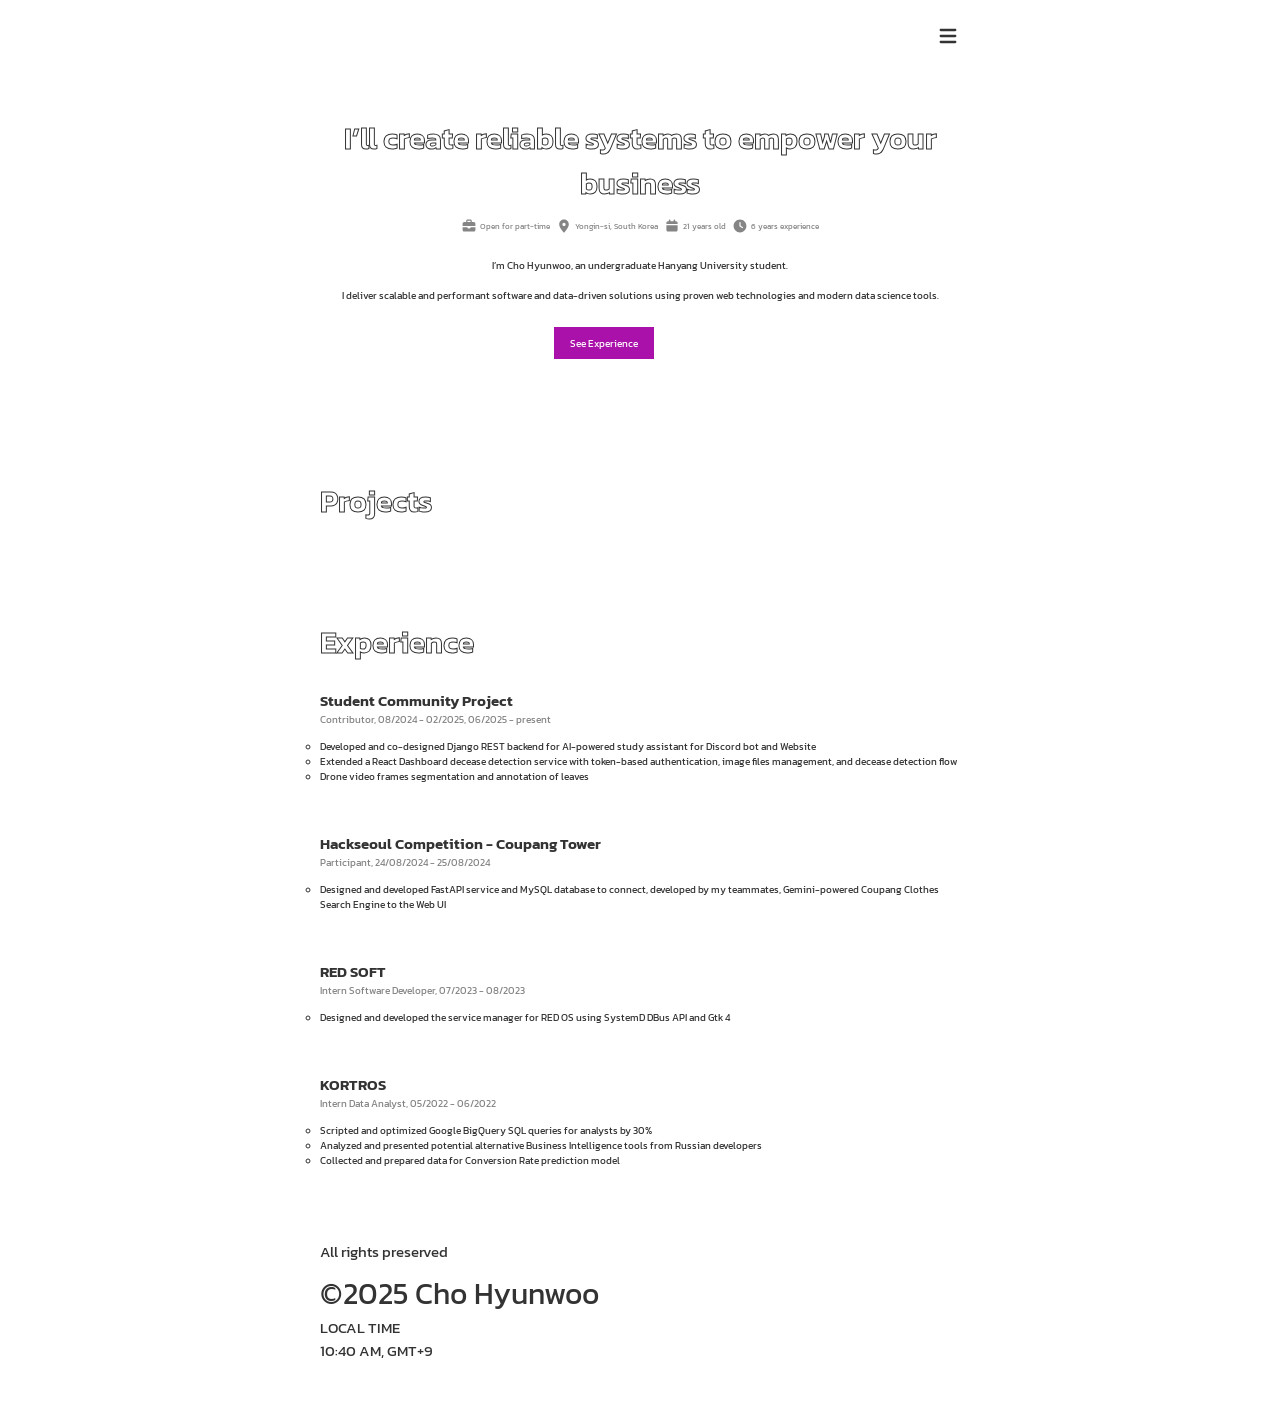
==== index.html @ 3f915946 "styles: list all technologies at bottom from about section" ====
<!doctype html>
<html lang="en">

<head>
  <meta charset="UTF-8" />
  <meta name="viewport" content="width=device-width, initial-scale=1.0" />
  <title>Portfolio</title>
  <link rel="icon" href="public/logo-32x32.png" />
  <link rel="stylesheet" href="styles/styles.css" />
  <script src="extra/jquery-3.7.1.slim.min.js"></script>
  <script type="module" src="preload.js"></script>
  <script type="module" src="main.js" defer></script>
</head>

<body>
  <header id="main-header">
    <div class="container">
      <div class="main-header">
        <div class="main-header__toggle-theme">
          <span id="svg-lightbulb"></span>
        </div>
        <nav class="menu">
          <ul>
            <li class="menu__item menu__item--active">
              <a href="#about">About</a>
            </li>
            <li class="menu__item">
              <a href="#projects">Projects</a>
            </li>
            <li class="menu__item">
              <a href="#experience">Experience</a>
            </li>
          </ul>
        </nav>
        <div class="main-header__toggle-language">
          <span id="svg-language"></span>
        </div>
        <span class="main-header__hamburger"><svg xmlns="http://www.w3.org/2000/svg" viewBox="0 0 640 640"><!--!Font Awesome Free v7.1.0 by @fontawesome - https://fontawesome.com License - https://fontawesome.com/license/free Copyright 2025 Fonticons, Inc.--><path d="M96 160C96 142.3 110.3 128 128 128L512 128C529.7 128 544 142.3 544 160C544 177.7 529.7 192 512 192L128 192C110.3 192 96 177.7 96 160zM96 320C96 302.3 110.3 288 128 288L512 288C529.7 288 544 302.3 544 320C544 337.7 529.7 352 512 352L128 352C110.3 352 96 337.7 96 320zM544 480C544 497.7 529.7 512 512 512L128 512C110.3 512 96 497.7 96 480C96 462.3 110.3 448 128 448L512 448C529.7 448 544 462.3 544 480z"/></svg></span>
        <div class="main-header__mobile-menu">
          <div class="container">
            <ul>
              <li><a href="#about">About</a></li>
              <li><a href="#projects">Projects</a></li>
              <li><a href="#experience">Experience</a></li>
            </ul>
            <div class="main-header__close"><svg xmlns="http://www.w3.org/2000/svg" viewBox="0 0 640 640"><!--!Font Awesome Free v7.1.0 by @fontawesome - https://fontawesome.com License - https://fontawesome.com/license/free Copyright 2025 Fonticons, Inc.--><path d="M183.1 137.4C170.6 124.9 150.3 124.9 137.8 137.4C125.3 149.9 125.3 170.2 137.8 182.7L275.2 320L137.9 457.4C125.4 469.9 125.4 490.2 137.9 502.7C150.4 515.2 170.7 515.2 183.2 502.7L320.5 365.3L457.9 502.6C470.4 515.1 490.7 515.1 503.2 502.6C515.7 490.1 515.7 469.8 503.2 457.3L365.8 320L503.1 182.6C515.6 170.1 515.6 149.8 503.1 137.3C490.6 124.8 470.3 124.8 457.8 137.3L320.5 274.7L183.1 137.4z"/></svg></div>
          </div>
        </div>
      </div>
    </div>
  </header>

  <main>
    <section id="about">
      <div class="container">
        <div class="about">
          <div class="about__left-column">
            <div class="about__header">
              <h1>
                I’ll create reliable systems to empower your
                business
              </h1>
              <div class="about__facts">
                <div class="about__fact">
                  <svg xmlns="http://www.w3.org/2000/svg" viewBox="0 0 640 640">
                    <!--!Font Awesome Free v7.1.0 by @fontawesome - https://fontawesome.com License - https://fontawesome.com/license/free Copyright 2025 Fonticons, Inc.-->
                    <path
                      d="M264 112L376 112C380.4 112 384 115.6 384 120L384 160L256 160L256 120C256 115.6 259.6 112 264 112zM208 120L208 160L128 160C92.7 160 64 188.7 64 224L64 320L576 320L576 224C576 188.7 547.3 160 512 160L432 160L432 120C432 89.1 406.9 64 376 64L264 64C233.1 64 208 89.1 208 120zM576 368L384 368L384 384C384 401.7 369.7 416 352 416L288 416C270.3 416 256 401.7 256 384L256 368L64 368L64 480C64 515.3 92.7 544 128 544L512 544C547.3 544 576 515.3 576 480L576 368z" />
                  </svg>
                  <p>Open for part-time</p>
                </div>
                <div class="about__fact">
                  <svg xmlns="http://www.w3.org/2000/svg" viewBox="0 0 640 640">
                    <!--!Font Awesome Free v7.1.0 by @fontawesome - https://fontawesome.com License - https://fontawesome.com/license/free Copyright 2025 Fonticons, Inc.-->
                    <path
                      d="M128 252.6C128 148.4 214 64 320 64C426 64 512 148.4 512 252.6C512 371.9 391.8 514.9 341.6 569.4C329.8 582.2 310.1 582.2 298.3 569.4C248.1 514.9 127.9 371.9 127.9 252.6zM320 320C355.3 320 384 291.3 384 256C384 220.7 355.3 192 320 192C284.7 192 256 220.7 256 256C256 291.3 284.7 320 320 320z" />
                  </svg>
                  <p>Yongin-si, South Korea</p>
                </div>
                <div class="about__fact">
                  <svg xmlns="http://www.w3.org/2000/svg" viewBox="0 0 640 640">
                    <!--!Font Awesome Free v7.1.0 by @fontawesome - https://fontawesome.com License - https://fontawesome.com/license/free Copyright 2025 Fonticons, Inc.-->
                    <path
                      d="M224 64C206.3 64 192 78.3 192 96L192 128L160 128C124.7 128 96 156.7 96 192L96 240L544 240L544 192C544 156.7 515.3 128 480 128L448 128L448 96C448 78.3 433.7 64 416 64C398.3 64 384 78.3 384 96L384 128L256 128L256 96C256 78.3 241.7 64 224 64zM96 288L96 480C96 515.3 124.7 544 160 544L480 544C515.3 544 544 515.3 544 480L544 288L96 288z" />
                  </svg>
                  <p id="age">21 years old</p>
                </div>
                <div class="about__fact">
                  <svg xmlns="http://www.w3.org/2000/svg" viewBox="0 0 640 640">
                    <!--!Font Awesome Free v7.1.0 by @fontawesome - https://fontawesome.com License - https://fontawesome.com/license/free Copyright 2025 Fonticons, Inc.-->
                    <path
                      d="M320 64C461.4 64 576 178.6 576 320C576 461.4 461.4 576 320 576C178.6 576 64 461.4 64 320C64 178.6 178.6 64 320 64zM296 184L296 320C296 328 300 335.5 306.7 340L402.7 404C413.7 411.4 428.6 408.4 436 397.3C443.4 386.2 440.4 371.4 429.3 364L344 307.2L344 184C344 170.7 333.3 160 320 160C306.7 160 296 170.7 296 184z" />
                  </svg>
                  <p>6 years experience</p>
                </div>
              </div>
            </div>
            <p>
              I’m Cho Hyunwoo, an undergraduate Hanyang University
              student.<br /><br />I deliver scalable and performant
              software and data-driven solutions using proven web
              technologies and modern data science tools.
            </p>
            <div class="about__actions">
              <!-- <button><a href="store/resume-cho_hyunwoo.pdf" target="_blank">Download CV</a></button> -->
              <button><a href="#experience">See Experience</a></button>
              <a target="_blank" href="https://github.com/dimonoy"><span id="svg-github"></span></a>
              <a target="_blank" href="https://www.linkedin.com/in/hyunwoo-cho-b243b02bb/"><span
                  id="svg-linkedin"></span></a>
              <a target="_blank" href="mailto:chodima0.e@gmai.com"><span id="svg-email"></span></a>
            </div>
          </div>
        </div>
      </div>
    </section>

    <section id="toolbox">
      <div class="container">
        <div id="toolbox-cards" class="toolbox__cards"></div>
      </div>
    </section>

    <section id="projects">
      <div class="container">
        <div class="projects">
          <h1>Projects</h1>
          <div class="projects__slide-show"></div>
          <div class="projects__indicators"></div>
        </div>
      </div>
    </section>

    <section id="experience">
      <div class="container">
        <div class="experience">
          <h1>Experience</h1>
          <div class="experience__timeline">
            <div class="experience__section">
              <div class="experience__title">
                <h2>Student Community Project</h2>
                <p>
                  Contributor, 08/2024 - 02/2025, 06/2025 -
                  present
                </p>
              </div>
              <div class="experience__indicator experience__indicator--active"></div>
              <ul>
                <li><p>Developed and co-designed Django REST backend for AI-powered study assistant for Discord bot and Website</p></li>
                <li><p>Extended a React Dashboard decease detection service with token-based authentication, image files management, and decease detection flow</p></li>
                <li><p>Drone video frames segmentation and annotation of leaves</p></li>
              </ul>
            </div>
            <div class="experience__section">
              <div class="experience__title">
                <h2>Hackseoul Competition - Coupang Tower</h2>
                <p>Participant, 24/08/2024 - 25/08/2024</p>
              </div>
              <div class="experience__indicator"></div>
              <ul>
                <li><p>Designed and developed FastAPI service and MySQL database to connect, developed by my teammates, Gemini-powered Coupang Clothes Search Engine to the Web UI</p></li>
              </ul>
            </div>
            <div class="experience__section">
              <div class="experience__title">
                <h2>RED SOFT</h2>
                <p>Intern Software Developer, 07/2023 - 08/2023</p>
              </div>
              <div class="experience__indicator"></div>
              <ul>
                <li><p>Designed and developed the service manager for RED OS using SystemD DBus API and Gtk 4</p></li>
              </ul>
            </div>
            <div class="experience__section">
              <div class="experience__title">
                <h2>KORTROS</h2>
                <p>Intern Data Analyst, 05/2022 - 06/2022</p>
              </div>
              <div class="experience__indicator"></div>
              <ul>
                <li><p>Scripted and optimized Google BigQuery SQL queries for analysts by 30%</p></li>
                <li><p>Analyzed and presented potential alternative Business Intelligence tools from Russian developers</p></li>
                <li><p>Collected and prepared data for Conversion Rate prediction model</p></li>
              </ul>
            </div>
          </div>
        </div>
      </div>
    </section>
  </main>

  <footer>
    <div class="container">
      <div class="footer">
        <div class="footer__rights">
          <p>All rights preserved</p>
          <p>©2025 Cho Hyunwoo</p>
        </div>
        <div class="footer__content">
          <p id="local-time">LOCAL TIME<br />10:40 AM, GMT+9</p>
          <div class="footer__icons">
            <a target="_blank" href="https://vk.com/dontdisturbmepleas"><span id="svg-vk"></span></a>
            <a target="_blank" href="https://www.linkedin.com/in/hyunwoo-cho-b243b02bb/"><span
                id="svg-linkedin-2"></span></a>
            <a target="_blank" href="https://t.me/chokhwoo"><span id="svg-telegram"></span></a>
          </div>
        </div>
      </div>
    </div>
  </footer>
</body>

</html>
---- styles/styles.css ----
@import "animations.css";

@import "header.css";
@import "footer.css";

@import "sections/about.css";
@import "sections/projects.css";
@import "sections/experience.css";

@import "fonts.css";

:root {
    color-scheme: light dark;

    --clr-primary-bg: light-dark(rgba(255, 255, 255, 1), rgba(34, 34, 34, 1));
    --clr-primary-bg-faint: light-dark(rgba(255, 255, 255, 0.6), rgba(34, 34, 34, 0.6));
    --clr-primary-bg-contrast-faint: light-dark(rgba(255, 255, 255, 0.6), rgba(51, 51, 51, 0.6));
    --clr-primary-bg-contrast-faint-reverse: light-dark(rgba(51, 51, 51, 0.6), rgba(255, 255, 255, 0.6));
    --clr-secondary-bg: rgba(51, 51, 51, 1);
    --clr-primary-fg: light-dark(var(--clr-secondary-bg), rgba(255, 255, 255, 1));
    --clr-accent-theme: light-dark(rgba(170, 170, 0, 1), rgba(255, 255, 0, 1));
    --clr-accent-toggle: light-dark(rgba(34, 34, 255, 1), rgba(119, 119, 255, 1));
    --clr-accent-toggle-faint: light-dark(rgba(34, 34, 255, 0.6), rgba(119, 119, 255, 0.6));
    --clr-accent-link: light-dark(rgba(170, 17, 170, 1), rgba(255, 136, 255, 1));

    --drop-shadow-toggle: drop-shadow(0 0 8px var(--clr-accent-toggle));
    --drop-shadow-theme: drop-shadow(0 0 8px var(--clr-accent-theme)) drop-shadow(0 0 12px var(--clr-accent-theme)) drop-shadow(0 0 24px var(--clr-accent-theme));
    --drop-shadow-link: drop-shadow(0 0 8px var(--clr-accent-link));
    --drop-shadow-text: drop-shadow(0 0 6px var(--clr-primary-fg));
    --drop-shadow-header: drop-shadow(0 0 1px var(--clr-primary-fg)) drop-shadow(0 0 8px var(--clr-primary-fg)) drop-shadow(0 0 16px var(--clr-primary-fg));
    --drop-shadow-card: var(--drop-shadow-text);

    --lightup-transition: 200ms ease-out;

    --gap: 32px;

    --ff-primary: "Kanit", sans-serif;
    --ff-primary-ko: "Gothic A1", sans-serif;

    --fs-normal: 16px;
    --fs-medium: 1.5rem;
    --fs-large: 3rem;

    --fw-bold: 600;
    --fw-normal: 400;
    --fw-light: 100;
}

*::selection {
    color: var(--clr-secondary-bg);
}

*,
*::before,
*::after {
    box-sizing: inherit;
    margin: 0;
    padding: 0;
    font-size: inherit;
    font-family: inherit;
    font-weight: inherit;
}

html {
    scroll-padding-top: calc(var(--gap) * 2 + 2rem);
    font-size: var(--fs-normal);
    box-sizing: border-box;
}

html:lang(en) {
    font-family: var(--ff-primary);
    --fw-light: 100;
    --fw-bold: 600;
}

html:lang(ko) {
    font-family: var(--ff-primary-ko);
    --fw-light: 300;
    --fw-bold: 700;
}

body {
    background-color: var(--clr-primary-bg);
    color: var(--clr-primary-fg);
    font-weight: var(--fw-normal);
    font-size: var(--fs-normal);
    display: flex;
    flex-direction: column;
    gap: calc(var(--gap) * 4);
    min-width: 320px;
}

ul {
    list-style: none;
    padding-left: 0;
}

a {
    text-decoration: none;
    color: var(--clr-primary-fg);
}

h1 {
    font-size: var(--fs-large);
    font-weight: var(--fw-bold);
    transform: translateZ(0);
}

h2 {
    font-size: var(--fs-medium);
    font-weight: var(--fw-bold);
}

h1,
h2 {
    -webkit-text-stroke: 1px var(--clr-primary-fg);
    text-stroke: 1px var(--clr-primary-fg);
    color: transparent;
    transition: filter var(--lightup-transition);
}

h1:hover,
h2:hover {
    filter: var(--drop-shadow-header);
}

p {
    transition: filter var(--lightup-transition);
    font-size: var(--fs-normal);
}

p:hover {
    filter: var(--drop-shadow-text);
}

main {
    display: flex;
    flex-direction: column;
    gap: calc(var(--gap) * 4);
}

button {
    width: 140px;
    height: 48px;
}

svg {
    width: 32px;
    height: 32px;
}

.container {
    margin-inline: auto;
    width: min(64em, 100% - var(--gap));
}

.light {
    color-scheme: light;
}

.dark {
    color-scheme: dark;
}

@media screen and (max-width: 86em) {
    :root {
        --fs-normal: 10px;
        --gap: 24px;
    }

    html {
        scroll-padding-top: calc(var(--gap) * 6);
    }

    body {
        gap: calc(var(--gap) * 2);
    }

    main {
        gap: calc(var(--gap) * 2);
    }

    button {
        width: 100px;
        height: 32px;
    }

    svg {
        width: 24px;
        height: 24px;
    }
}
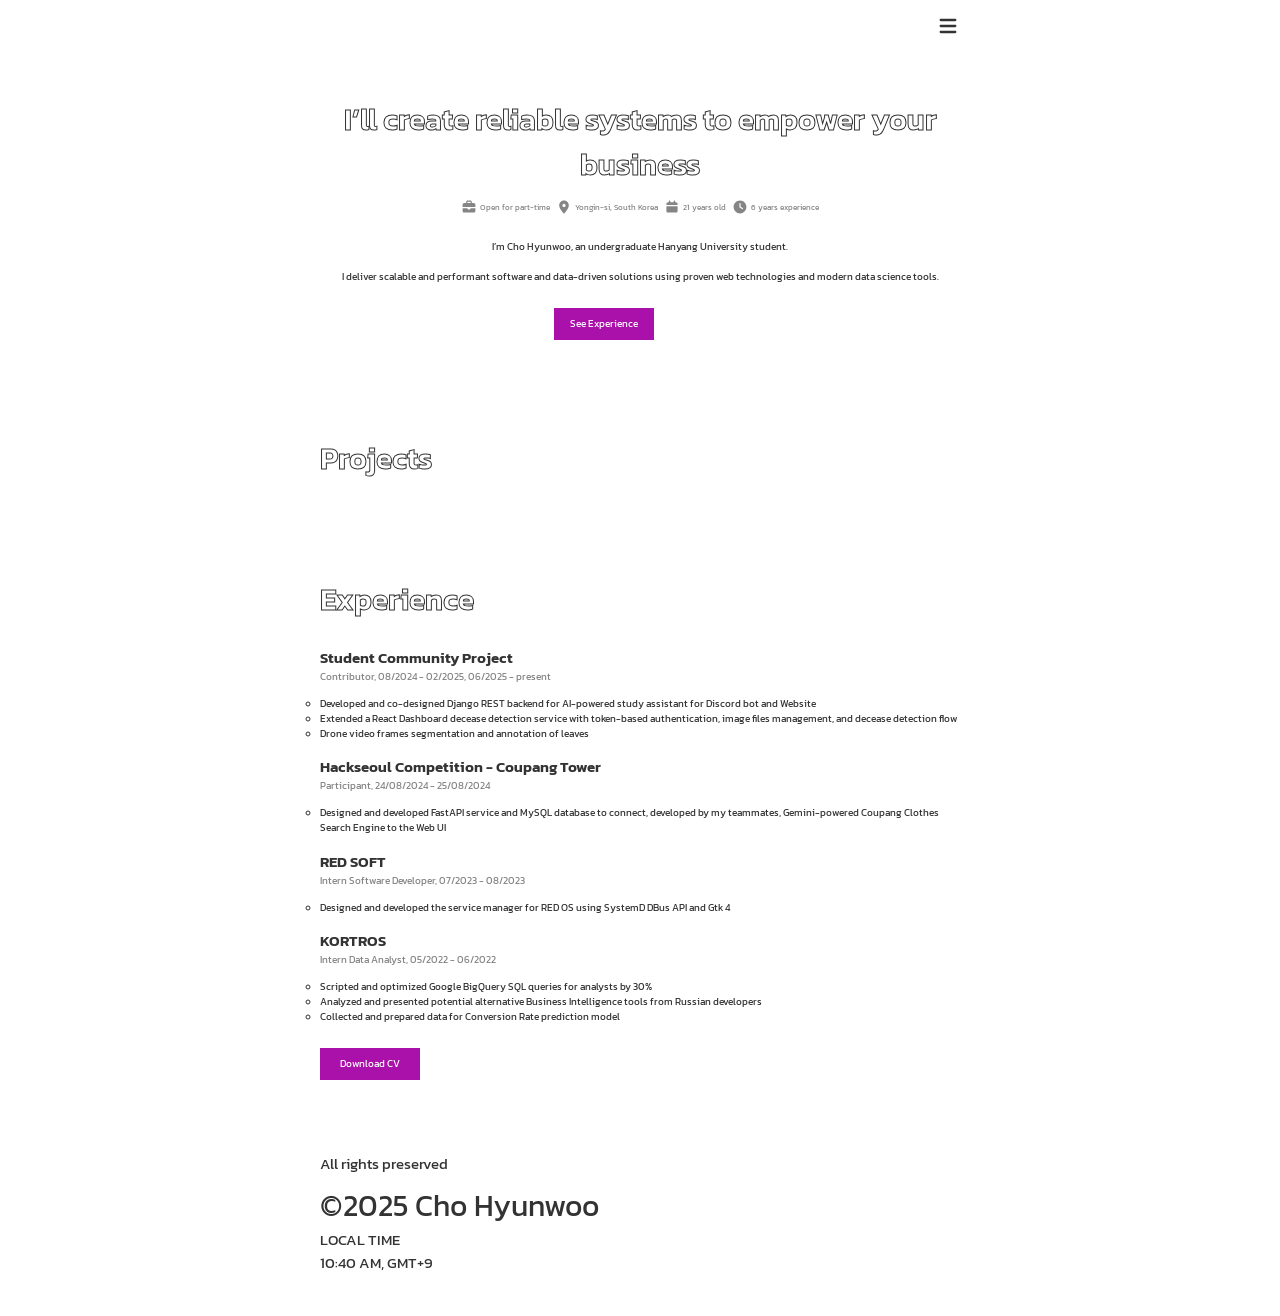
==== commit f21d608a: "styles: move download cv button to experience section" ====
--- a/index.html
+++ b/index.html
@@ -102,7 +102,6 @@
               technologies and modern data science tools.
             </p>
             <div class="about__actions">
-              <!-- <button><a href="store/resume-cho_hyunwoo.pdf" target="_blank">Download CV</a></button> -->
               <button><a href="#experience">See Experience</a></button>
               <a target="_blank" href="https://github.com/dimonoy"><span id="svg-github"></span></a>
               <a target="_blank" href="https://www.linkedin.com/in/hyunwoo-cho-b243b02bb/"><span
@@ -183,6 +182,7 @@
               </ul>
             </div>
           </div>
+          <button><a href="store/resume-cho_hyunwoo.pdf" target="_blank">Download CV</a></button>
         </div>
       </div>
     </section>
--- a/styles/styles.css
+++ b/styles/styles.css
@@ -86,7 +86,7 @@
     font-size: var(--fs-normal);
     display: flex;
     flex-direction: column;
-    gap: calc(var(--gap) * 4);
+    gap: calc(var(--gap));
     min-width: 320px;
 }
 
@@ -136,7 +136,7 @@
 main {
     display: flex;
     flex-direction: column;
-    gap: calc(var(--gap) * 4);
+    gap: calc(var(--gap) * 2);
 }
 
 button {
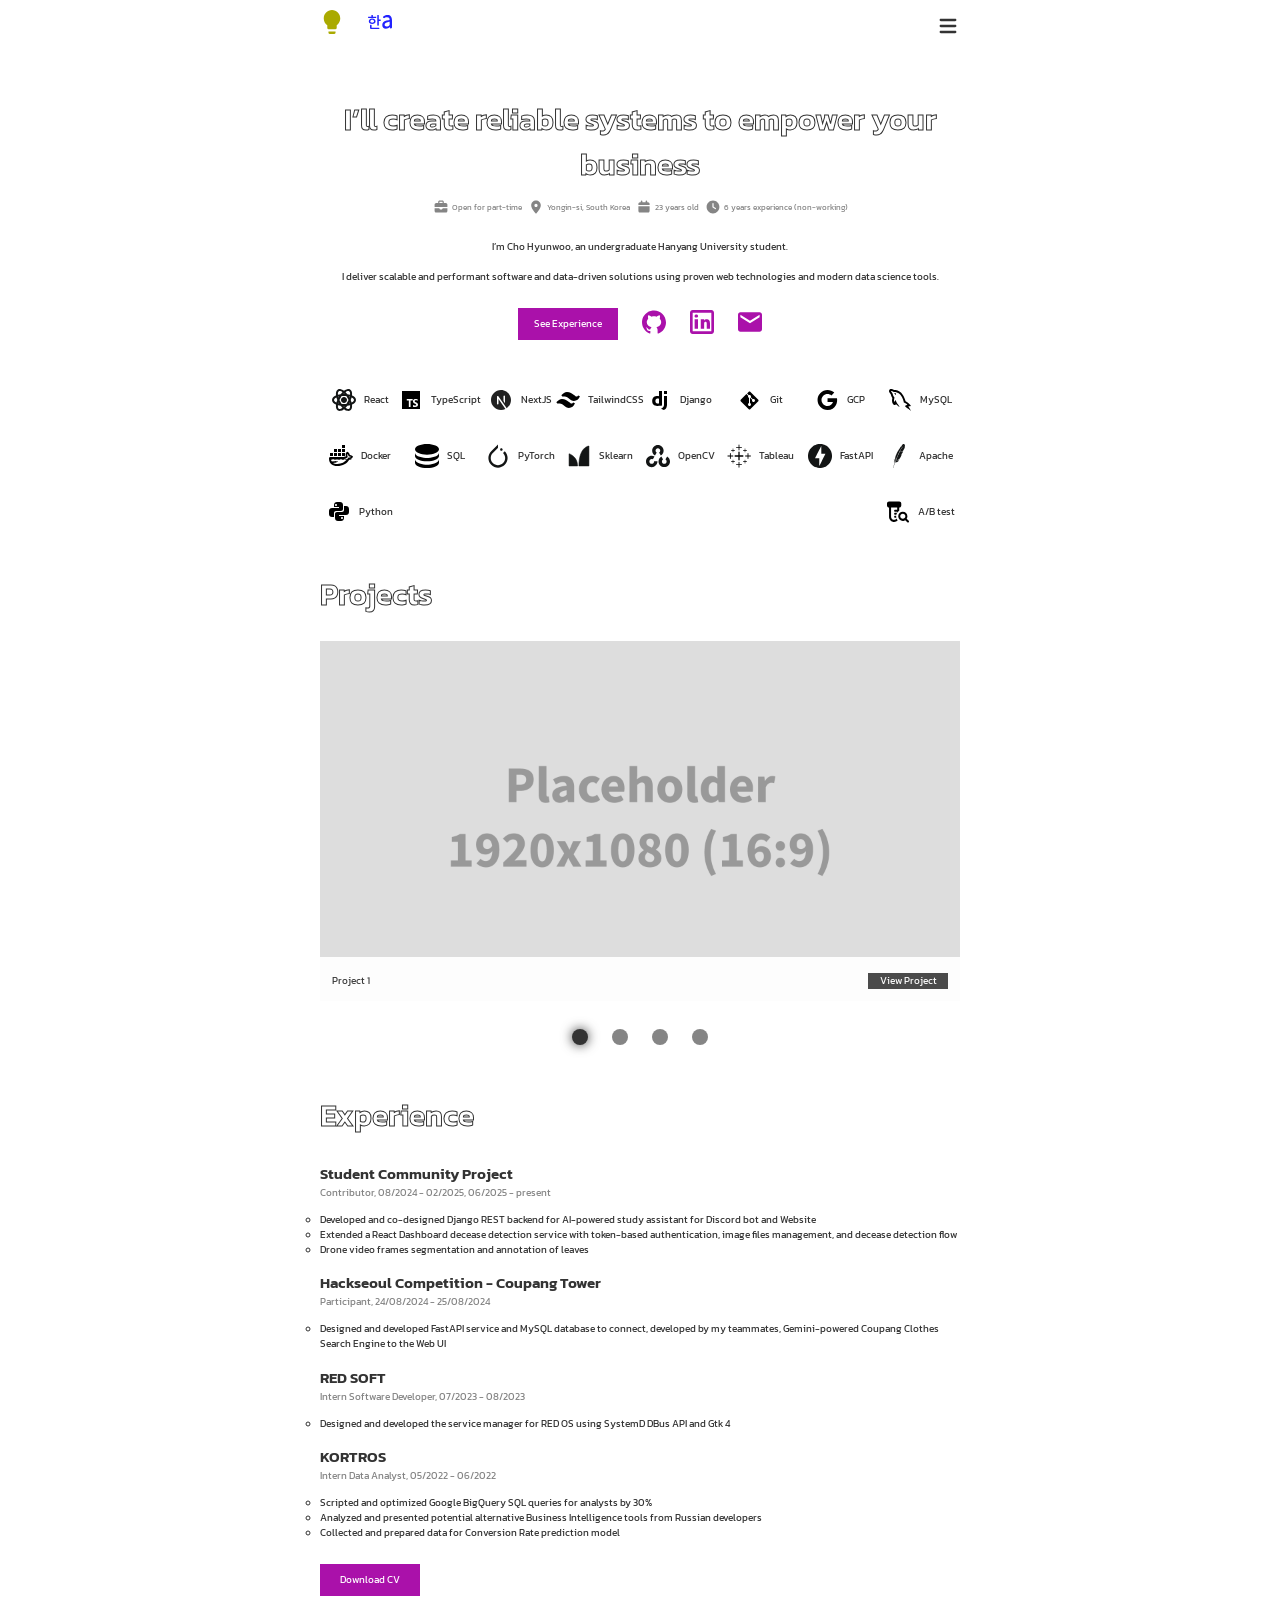
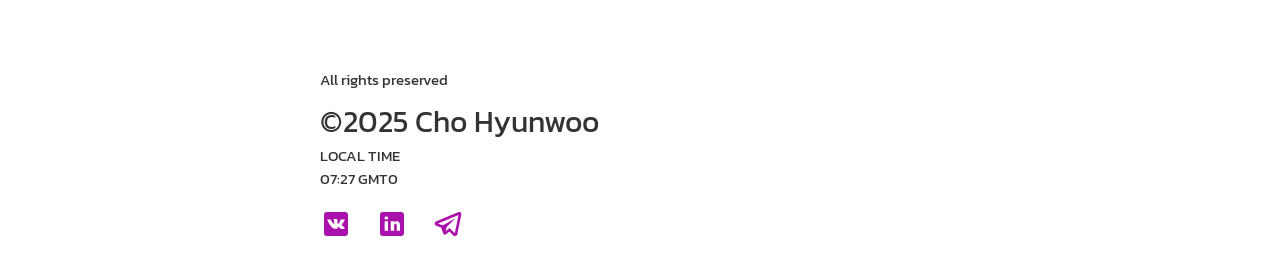
==== commit e1657fce: "refactor: remove jquery" ====
--- a/index.html
+++ b/index.html
@@ -7,7 +7,6 @@
   <title>Portfolio</title>
   <link rel="icon" href="public/logo-32x32.png" />
   <link rel="stylesheet" href="styles/styles.css" />
-  <script src="extra/jquery-3.7.1.slim.min.js"></script>
   <script type="module" src="preload.js"></script>
   <script type="module" src="main.js" defer></script>
 </head>
@@ -83,7 +82,7 @@
                     <path
                       d="M224 64C206.3 64 192 78.3 192 96L192 128L160 128C124.7 128 96 156.7 96 192L96 240L544 240L544 192C544 156.7 515.3 128 480 128L448 128L448 96C448 78.3 433.7 64 416 64C398.3 64 384 78.3 384 96L384 128L256 128L256 96C256 78.3 241.7 64 224 64zM96 288L96 480C96 515.3 124.7 544 160 544L480 544C515.3 544 544 515.3 544 480L544 288L96 288z" />
                   </svg>
-                  <p id="age">21 years old</p>
+                  <p id="age"></p>
                 </div>
                 <div class="about__fact">
                   <svg xmlns="http://www.w3.org/2000/svg" viewBox="0 0 640 640">
@@ -91,7 +90,7 @@
                     <path
                       d="M320 64C461.4 64 576 178.6 576 320C576 461.4 461.4 576 320 576C178.6 576 64 461.4 64 320C64 178.6 178.6 64 320 64zM296 184L296 320C296 328 300 335.5 306.7 340L402.7 404C413.7 411.4 428.6 408.4 436 397.3C443.4 386.2 440.4 371.4 429.3 364L344 307.2L344 184C344 170.7 333.3 160 320 160C306.7 160 296 170.7 296 184z" />
                   </svg>
-                  <p>6 years experience</p>
+                  <p id="experience-non-working"></p>
                 </div>
               </div>
             </div>
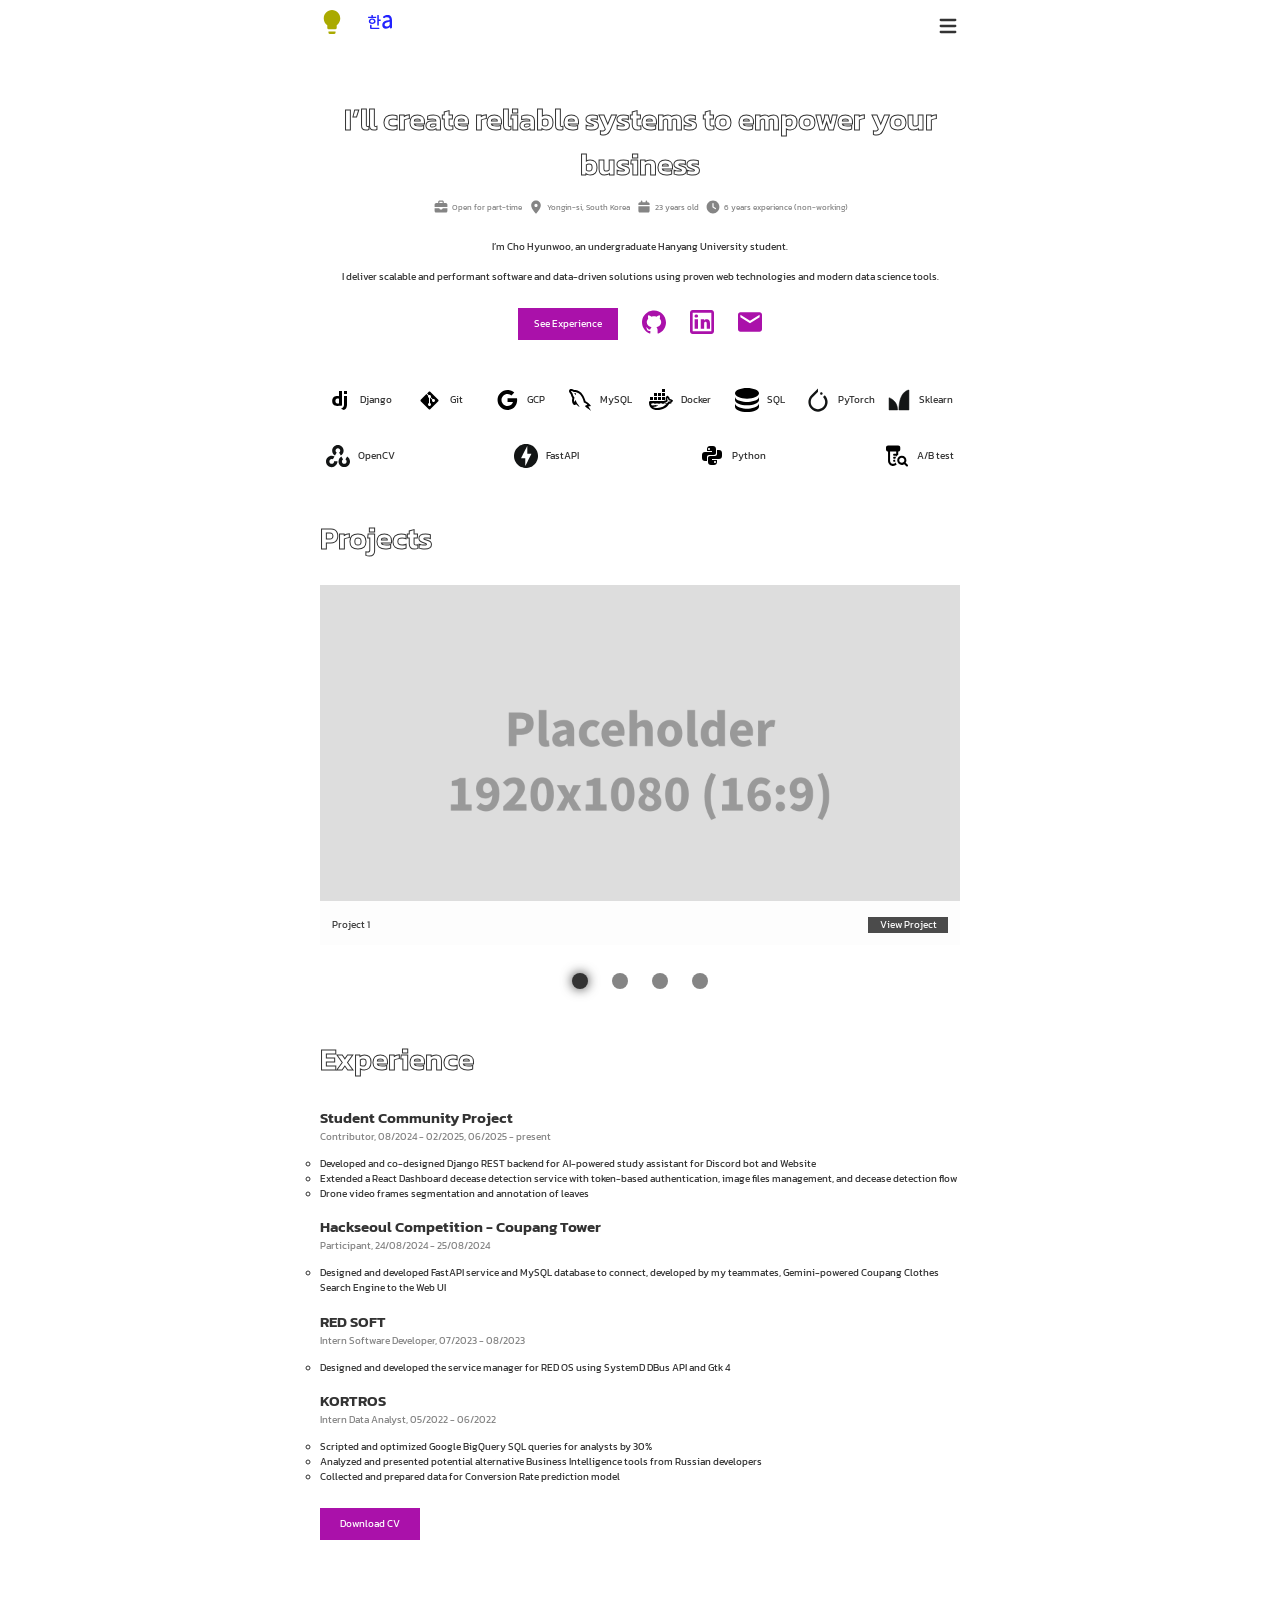
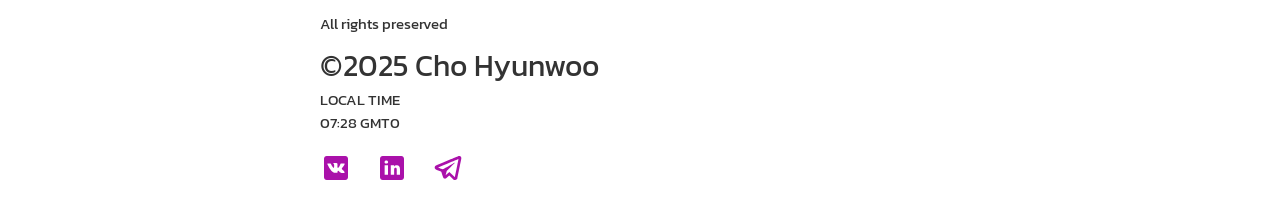
==== commit 8e87824d: "refactor: handle transcriptions by data attributes instead of class selectors" ====
--- a/index.html
+++ b/index.html
@@ -21,13 +21,13 @@
         <nav class="menu">
           <ul>
             <li class="menu__item menu__item--active">
-              <a href="#about">About</a>
+              <a href="#about" data-transcript-group="menu" data-transcript-item="about">About</a>
             </li>
             <li class="menu__item">
-              <a href="#projects">Projects</a>
+              <a href="#projects" data-transcript-group="menu" data-transcript-item="projects">Projects</a>
             </li>
             <li class="menu__item">
-              <a href="#experience">Experience</a>
+              <a href="#experience" data-transcript-group="menu" data-transcript-item="experience">Experience</a>
             </li>
           </ul>
         </nav>
@@ -38,9 +38,9 @@
         <div class="main-header__mobile-menu">
           <div class="container">
             <ul>
-              <li><a href="#about">About</a></li>
-              <li><a href="#projects">Projects</a></li>
-              <li><a href="#experience">Experience</a></li>
+              <li><a href="#about" data-transcript-group="menu" data-transcript-item="about">About</a></li>
+              <li><a href="#projects" data-transcript-group="menu" data-transcript-item="projects">Projects</a></li>
+              <li><a href="#experience" data-transcript-group="menu" data-transcript-item="experience">Experience</a></li>
             </ul>
             <div class="main-header__close"><svg xmlns="http://www.w3.org/2000/svg" viewBox="0 0 640 640"><!--!Font Awesome Free v7.1.0 by @fontawesome - https://fontawesome.com License - https://fontawesome.com/license/free Copyright 2025 Fonticons, Inc.--><path d="M183.1 137.4C170.6 124.9 150.3 124.9 137.8 137.4C125.3 149.9 125.3 170.2 137.8 182.7L275.2 320L137.9 457.4C125.4 469.9 125.4 490.2 137.9 502.7C150.4 515.2 170.7 515.2 183.2 502.7L320.5 365.3L457.9 502.6C470.4 515.1 490.7 515.1 503.2 502.6C515.7 490.1 515.7 469.8 503.2 457.3L365.8 320L503.1 182.6C515.6 170.1 515.6 149.8 503.1 137.3C490.6 124.8 470.3 124.8 457.8 137.3L320.5 274.7L183.1 137.4z"/></svg></div>
           </div>
@@ -55,7 +55,7 @@
         <div class="about">
           <div class="about__left-column">
             <div class="about__header">
-              <h1>
+              <h1 data-transcript-group="main-header" data-transcript-item="headline">
                 I’ll create reliable systems to empower your
                 business
               </h1>
@@ -66,7 +66,7 @@
                     <path
                       d="M264 112L376 112C380.4 112 384 115.6 384 120L384 160L256 160L256 120C256 115.6 259.6 112 264 112zM208 120L208 160L128 160C92.7 160 64 188.7 64 224L64 320L576 320L576 224C576 188.7 547.3 160 512 160L432 160L432 120C432 89.1 406.9 64 376 64L264 64C233.1 64 208 89.1 208 120zM576 368L384 368L384 384C384 401.7 369.7 416 352 416L288 416C270.3 416 256 401.7 256 384L256 368L64 368L64 480C64 515.3 92.7 544 128 544L512 544C547.3 544 576 515.3 576 480L576 368z" />
                   </svg>
-                  <p>Open for part-time</p>
+                  <p data-transcript-group="facts" data-transcript-item="part-time">Open for part-time</p>
                 </div>
                 <div class="about__fact">
                   <svg xmlns="http://www.w3.org/2000/svg" viewBox="0 0 640 640">
@@ -74,7 +74,7 @@
                     <path
                       d="M128 252.6C128 148.4 214 64 320 64C426 64 512 148.4 512 252.6C512 371.9 391.8 514.9 341.6 569.4C329.8 582.2 310.1 582.2 298.3 569.4C248.1 514.9 127.9 371.9 127.9 252.6zM320 320C355.3 320 384 291.3 384 256C384 220.7 355.3 192 320 192C284.7 192 256 220.7 256 256C256 291.3 284.7 320 320 320z" />
                   </svg>
-                  <p>Yongin-si, South Korea</p>
+                  <p data-transcript-group="facts" data-transcript-item="location">Yongin-si, South Korea</p>
                 </div>
                 <div class="about__fact">
                   <svg xmlns="http://www.w3.org/2000/svg" viewBox="0 0 640 640">
@@ -82,7 +82,7 @@
                     <path
                       d="M224 64C206.3 64 192 78.3 192 96L192 128L160 128C124.7 128 96 156.7 96 192L96 240L544 240L544 192C544 156.7 515.3 128 480 128L448 128L448 96C448 78.3 433.7 64 416 64C398.3 64 384 78.3 384 96L384 128L256 128L256 96C256 78.3 241.7 64 224 64zM96 288L96 480C96 515.3 124.7 544 160 544L480 544C515.3 544 544 515.3 544 480L544 288L96 288z" />
                   </svg>
-                  <p id="age"></p>
+                  <p id="age" data-transcript-group="facts" data-transcript-item="age"></p>
                 </div>
                 <div class="about__fact">
                   <svg xmlns="http://www.w3.org/2000/svg" viewBox="0 0 640 640">
@@ -90,18 +90,18 @@
                     <path
                       d="M320 64C461.4 64 576 178.6 576 320C576 461.4 461.4 576 320 576C178.6 576 64 461.4 64 320C64 178.6 178.6 64 320 64zM296 184L296 320C296 328 300 335.5 306.7 340L402.7 404C413.7 411.4 428.6 408.4 436 397.3C443.4 386.2 440.4 371.4 429.3 364L344 307.2L344 184C344 170.7 333.3 160 320 160C306.7 160 296 170.7 296 184z" />
                   </svg>
-                  <p id="experience-non-working"></p>
-                </div>
-              </div>
-            </div>
-            <p>
+                  <p id="experience-non-working" data-transcript-group="facts" data-transcript-item="experience"></p>
+                </div>
+              </div>
+            </div>
+            <p data-transcript-group="main-header" data-transcript-item="paragraph">
               I’m Cho Hyunwoo, an undergraduate Hanyang University
               student.<br /><br />I deliver scalable and performant
               software and data-driven solutions using proven web
               technologies and modern data science tools.
             </p>
             <div class="about__actions">
-              <button><a href="#experience">See Experience</a></button>
+              <button><a href="#experience" data-transcript-group="main-header" data-transcript-item="action">See Experience</a></button>
               <a target="_blank" href="https://github.com/dimonoy"><span id="svg-github"></span></a>
               <a target="_blank" href="https://www.linkedin.com/in/hyunwoo-cho-b243b02bb/"><span
                   id="svg-linkedin"></span></a>
@@ -121,7 +121,7 @@
     <section id="projects">
       <div class="container">
         <div class="projects">
-          <h1>Projects</h1>
+          <h1 data-transcript-group="projects-header" data-transcript-item="headline">Projects</h1>
           <div class="projects__slide-show"></div>
           <div class="projects__indicators"></div>
         </div>
@@ -131,57 +131,57 @@
     <section id="experience">
       <div class="container">
         <div class="experience">
-          <h1>Experience</h1>
+          <h1 data-transcript-group="experience-header" data-transcript-item="headline">Experience</h1>
           <div class="experience__timeline">
             <div class="experience__section">
               <div class="experience__title">
-                <h2>Student Community Project</h2>
-                <p>
+                <h2 data-transcript-group="experiences" data-transcript-item="scp">Student Community Project</h2>
+                <p data-transcript-group="experiences" data-transcript-item="scp-period">
                   Contributor, 08/2024 - 02/2025, 06/2025 -
                   present
                 </p>
               </div>
               <div class="experience__indicator experience__indicator--active"></div>
               <ul>
-                <li><p>Developed and co-designed Django REST backend for AI-powered study assistant for Discord bot and Website</p></li>
-                <li><p>Extended a React Dashboard decease detection service with token-based authentication, image files management, and decease detection flow</p></li>
-                <li><p>Drone video frames segmentation and annotation of leaves</p></li>
-              </ul>
-            </div>
-            <div class="experience__section">
-              <div class="experience__title">
-                <h2>Hackseoul Competition - Coupang Tower</h2>
-                <p>Participant, 24/08/2024 - 25/08/2024</p>
+                <li><p data-transcript-group="experiences" data-transcript-item="scp-paragraph-1">Developed and co-designed Django REST backend for AI-powered study assistant for Discord bot and Website</p></li>
+                <li><p data-transcript-group="experiences" data-transcript-item="scp-paragraph-2">Extended a React Dashboard decease detection service with token-based authentication, image files management, and decease detection flow</p></li>
+                <li><p data-transcript-group="experiences" data-transcript-item="scp-paragraph-3">Drone video frames segmentation and annotation of leaves</p></li>
+              </ul>
+            </div>
+            <div class="experience__section">
+              <div class="experience__title">
+                <h2 data-transcript-group="experiences" data-transcript-item="hcct">Hackseoul Competition - Coupang Tower</h2>
+                <p data-transcript-group="experiences" data-transcript-item="hcct-period">Participant, 24/08/2024 - 25/08/2024</p>
               </div>
               <div class="experience__indicator"></div>
               <ul>
-                <li><p>Designed and developed FastAPI service and MySQL database to connect, developed by my teammates, Gemini-powered Coupang Clothes Search Engine to the Web UI</p></li>
-              </ul>
-            </div>
-            <div class="experience__section">
-              <div class="experience__title">
-                <h2>RED SOFT</h2>
-                <p>Intern Software Developer, 07/2023 - 08/2023</p>
+                <li><p data-transcript-group="experiences" data-transcript-item="hcct-paragraph-1">Designed and developed FastAPI service and MySQL database to connect, developed by my teammates, Gemini-powered Coupang Clothes Search Engine to the Web UI</p></li>
+              </ul>
+            </div>
+            <div class="experience__section">
+              <div class="experience__title">
+                <h2 data-transcript-group="experiences" data-transcript-item="rs">RED SOFT</h2>
+                <p data-transcript-group="experiences" data-transcript-item="rs-period">Intern Software Developer, 07/2023 - 08/2023</p>
               </div>
               <div class="experience__indicator"></div>
               <ul>
-                <li><p>Designed and developed the service manager for RED OS using SystemD DBus API and Gtk 4</p></li>
-              </ul>
-            </div>
-            <div class="experience__section">
-              <div class="experience__title">
-                <h2>KORTROS</h2>
-                <p>Intern Data Analyst, 05/2022 - 06/2022</p>
+                <li><p data-transcript-group="experiences" data-transcript-item="rs-paragraph-1">Designed and developed the service manager for RED OS using SystemD DBus API and Gtk 4</p></li>
+              </ul>
+            </div>
+            <div class="experience__section">
+              <div class="experience__title">
+                <h2 data-transcript-group="experiences" data-transcript-item="kortros">KORTROS</h2>
+                <p data-transcript-group="experiences" data-transcript-item="kortros-period">Intern Data Analyst, 05/2022 - 06/2022</p>
               </div>
               <div class="experience__indicator"></div>
               <ul>
-                <li><p>Scripted and optimized Google BigQuery SQL queries for analysts by 30%</p></li>
-                <li><p>Analyzed and presented potential alternative Business Intelligence tools from Russian developers</p></li>
-                <li><p>Collected and prepared data for Conversion Rate prediction model</p></li>
-              </ul>
-            </div>
-          </div>
-          <button><a href="store/resume-cho_hyunwoo.pdf" target="_blank">Download CV</a></button>
+                <li><p data-transcript-group="experiences" data-transcript-item="kortros-paragraph-1">Scripted and optimized Google BigQuery SQL queries for analysts by 30%</p></li>
+                <li><p data-transcript-group="experiences" data-transcript-item="kortros-paragraph-2">Analyzed and presented potential alternative Business Intelligence tools from Russian developers</p></li>
+                <li><p data-transcript-group="experiences" data-transcript-item="kortros-paragraph-3">Collected and prepared data for Conversion Rate prediction model</p></li>
+              </ul>
+            </div>
+          </div>
+          <button><a href="store/resume-cho_hyunwoo.pdf" target="_blank" data-transcript-group="experiences" data-transcript-item="action">Download CV</a></button>
         </div>
       </div>
     </section>
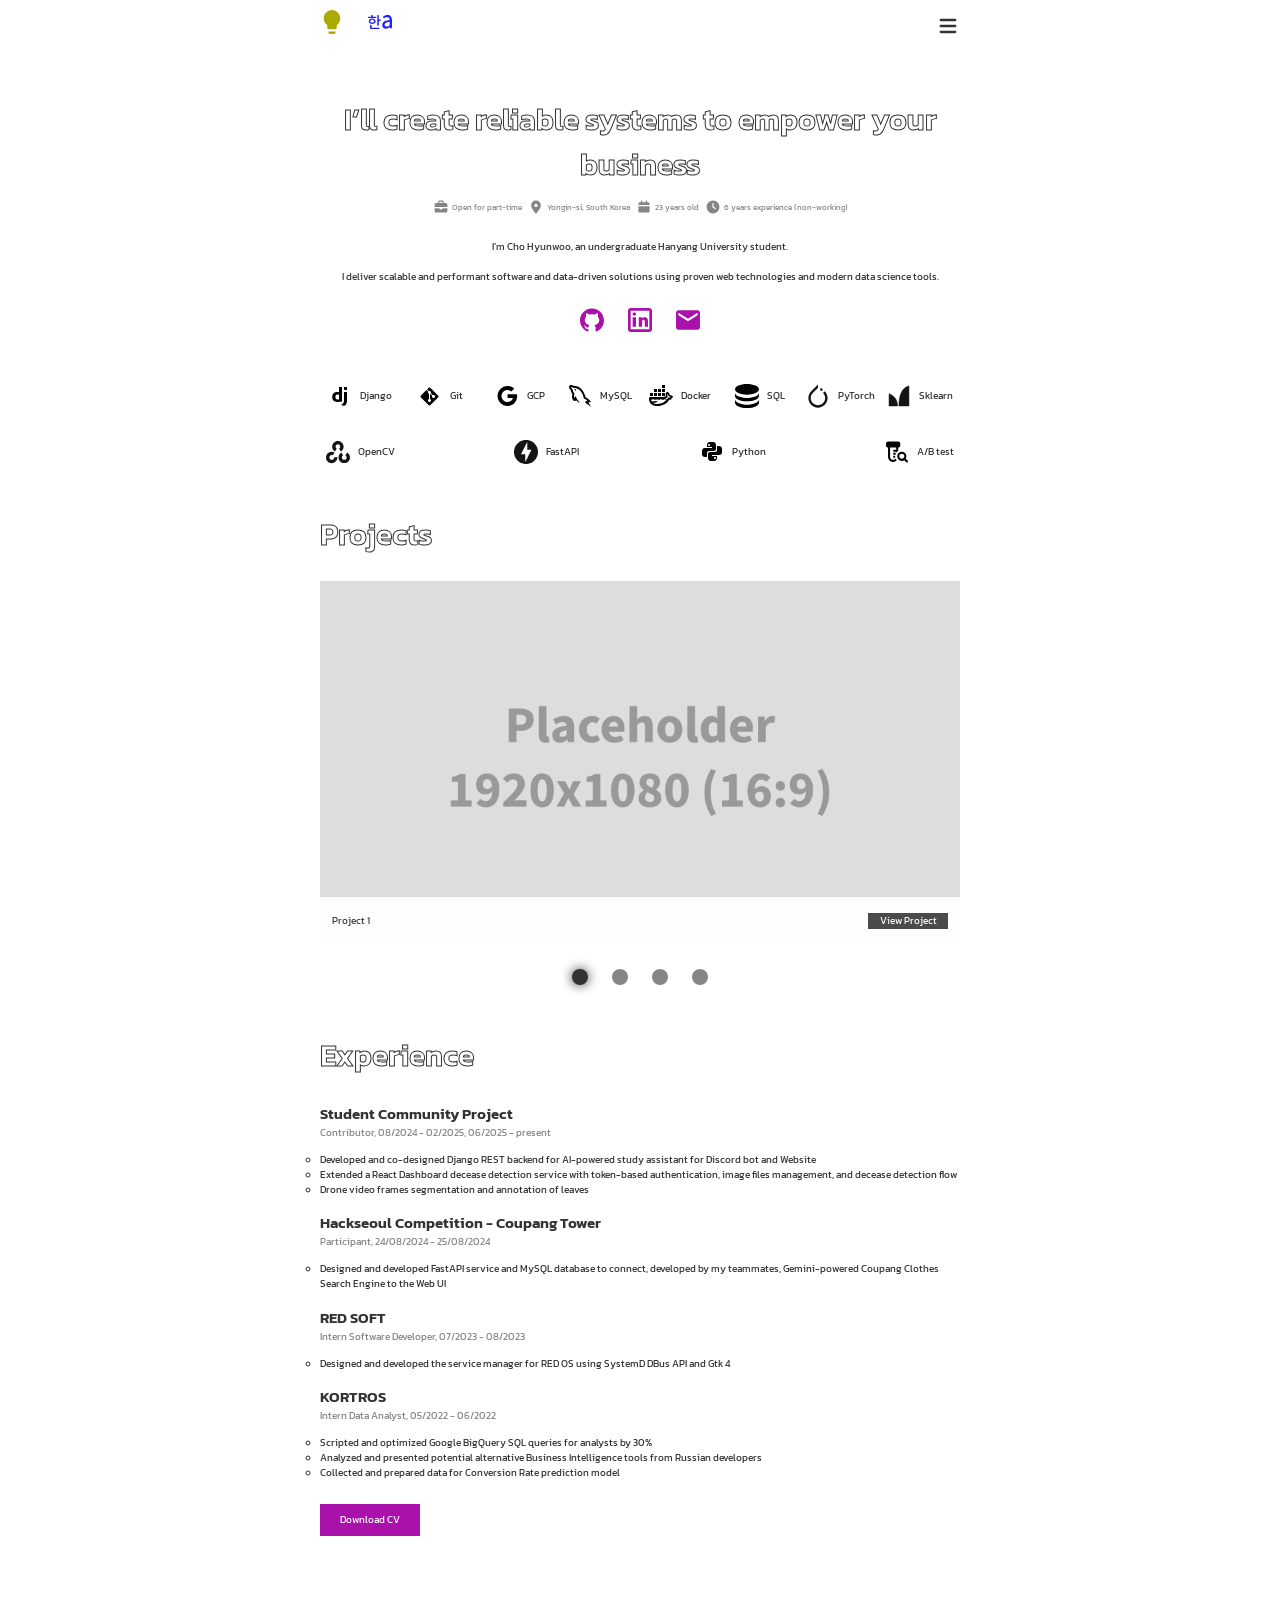
==== commit 03ee942f: "style: remove "see experience" button" ====
--- a/index.html
+++ b/index.html
@@ -101,7 +101,6 @@
               technologies and modern data science tools.
             </p>
             <div class="about__actions">
-              <button><a href="#experience" data-transcript-group="main-header" data-transcript-item="action">See Experience</a></button>
               <a target="_blank" href="https://github.com/dimonoy"><span id="svg-github"></span></a>
               <a target="_blank" href="https://www.linkedin.com/in/hyunwoo-cho-b243b02bb/"><span
                   id="svg-linkedin"></span></a>
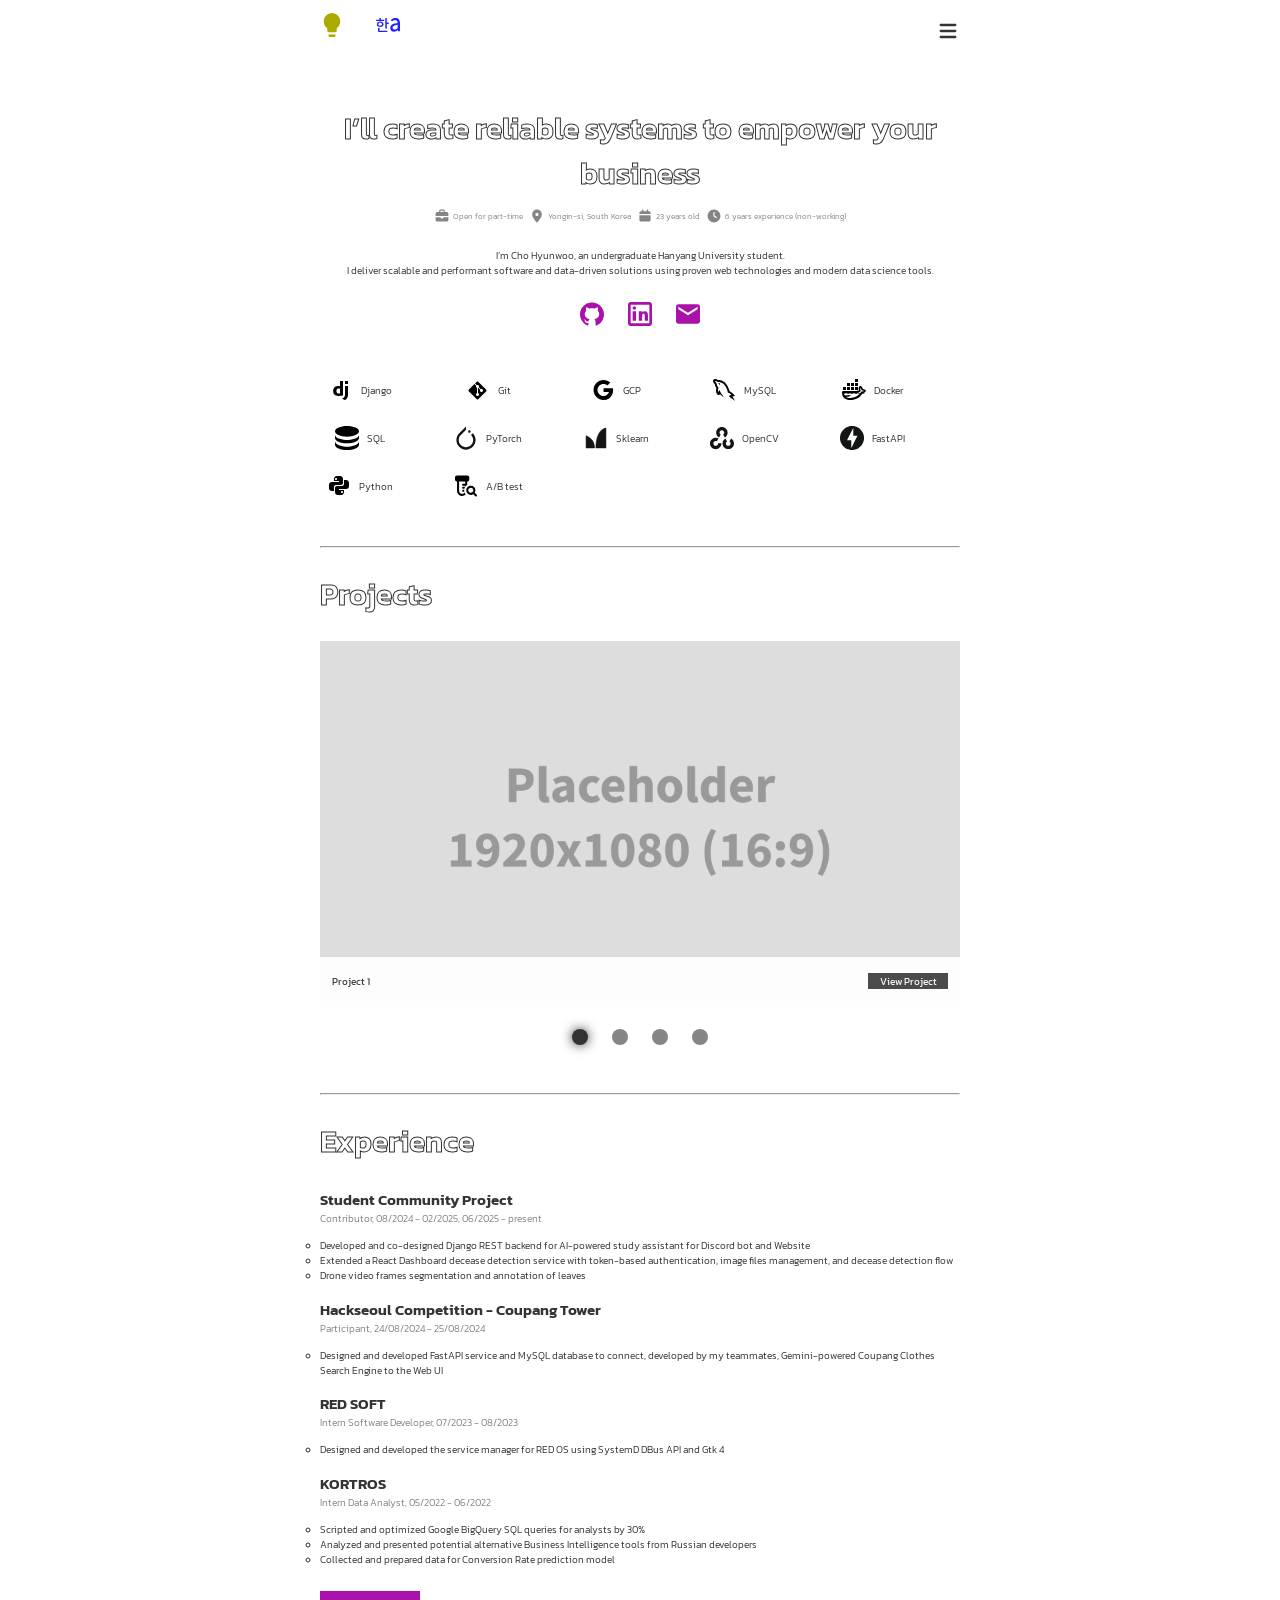
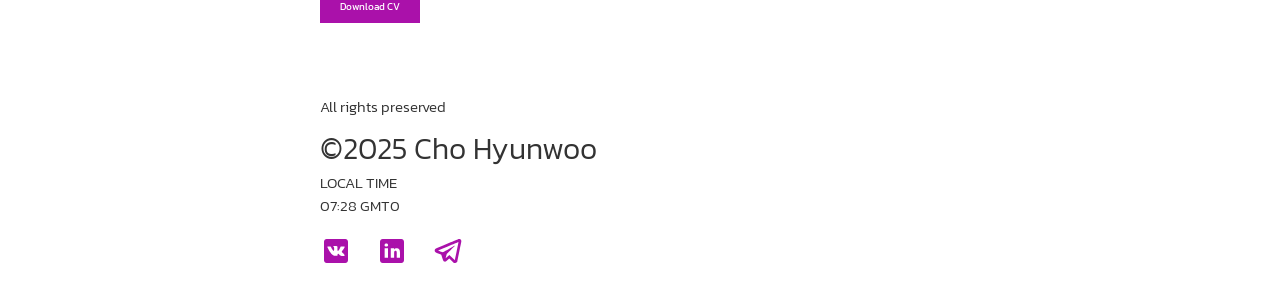
==== commit f5bd4f32: "style: improve spacing between elements" ====
--- a/index.html
+++ b/index.html
@@ -96,7 +96,7 @@
             </div>
             <p data-transcript-group="main-header" data-transcript-item="paragraph">
               I’m Cho Hyunwoo, an undergraduate Hanyang University
-              student.<br /><br />I deliver scalable and performant
+              student.<br />I deliver scalable and performant
               software and data-driven solutions using proven web
               technologies and modern data science tools.
             </p>
@@ -120,6 +120,7 @@
     <section id="projects">
       <div class="container">
         <div class="projects">
+          <hr />
           <h1 data-transcript-group="projects-header" data-transcript-item="headline">Projects</h1>
           <div class="projects__slide-show"></div>
           <div class="projects__indicators"></div>
@@ -130,6 +131,7 @@
     <section id="experience">
       <div class="container">
         <div class="experience">
+          <hr />
           <h1 data-transcript-group="experience-header" data-transcript-item="headline">Experience</h1>
           <div class="experience__timeline">
             <div class="experience__section">
--- a/styles/styles.css
+++ b/styles/styles.css
@@ -127,6 +127,7 @@
 p {
     transition: filter var(--lightup-transition);
     font-size: var(--fs-normal);
+    font-weight: var(--fw-light);
 }
 
 p:hover {
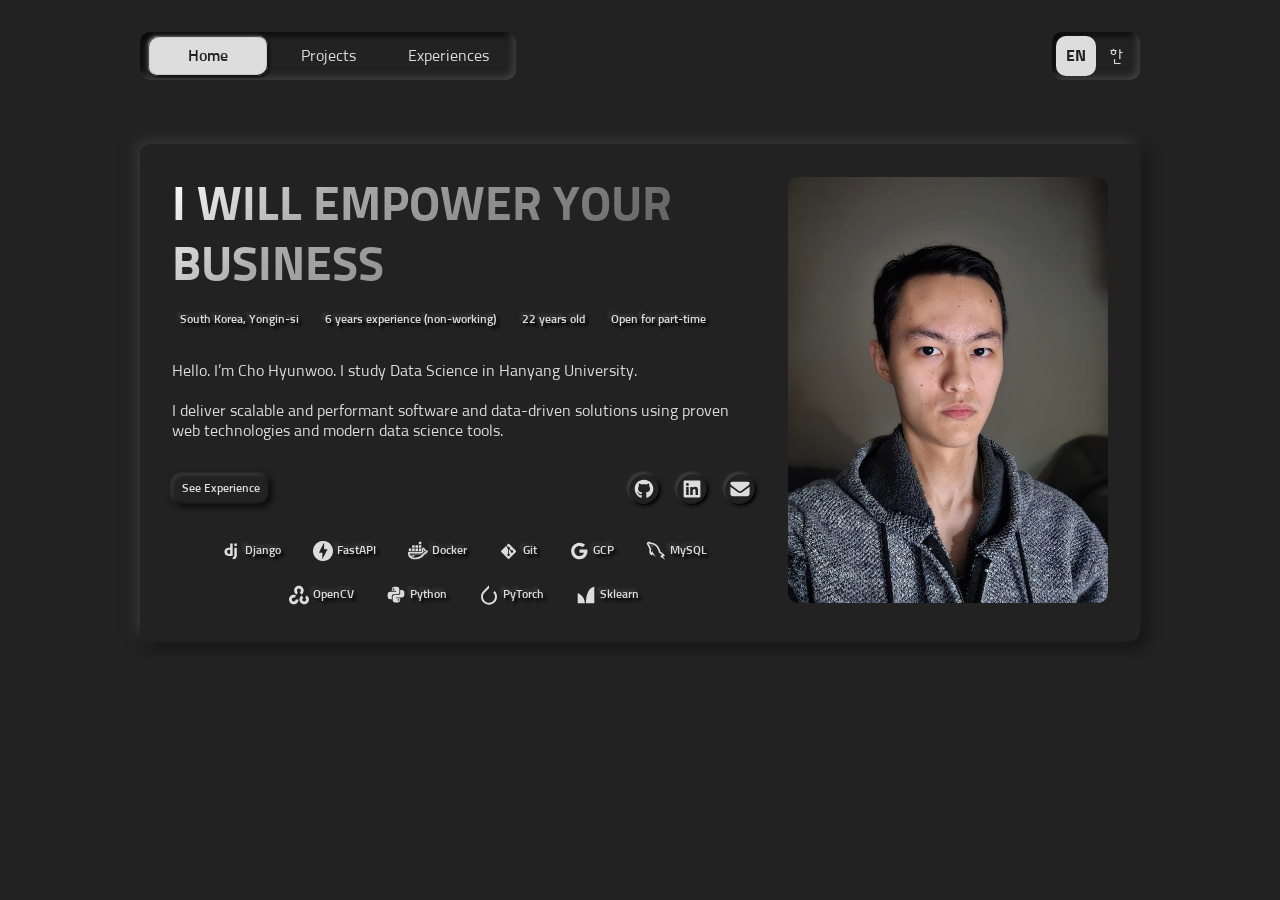
==== commit 5c2c1fb0: "chore: init" ====
--- a/index.html
+++ b/index.html
@@ -1,212 +1,73 @@
-<!doctype html>
+<!DOCTYPE html>
 <html lang="en">
 
 <head>
-  <meta charset="UTF-8" />
-  <meta name="viewport" content="width=device-width, initial-scale=1.0" />
-  <title>Portfolio</title>
-  <link rel="icon" href="public/logo-32x32.png" />
-  <link rel="stylesheet" href="styles/styles.css" />
-  <script type="module" src="preload.js"></script>
-  <script type="module" src="main.js" defer></script>
+  <meta charset="UTF-8">
+  <meta name="viewport" content="width=device-width, initial-scale=1.0">
+  <title>CV</title>
+  <link rel="icon" href="./public/logo/main-32x32.png">
+  <link rel="stylesheet" href="./css/styles.css">
+  <link rel="stylesheet" href="./css/hero.css">
+  <script src="./js/menu.js" defer></script>
+  <script src="./js/hero.js" defer></script>
 </head>
 
-<body>
-  <header id="main-header">
-    <div class="container">
-      <div class="main-header">
-        <div class="main-header__toggle-theme">
-          <span id="svg-lightbulb"></span>
+<body lang="en">
+  <div class="wrapper">
+    <header class="main-header">
+      <section class="section main-header__group">
+        <div id="menu" class="main-header__menu">
+          <ul class="main-header__menu__group">
+            <li class="main-header__menu__item main-header__menu__item--active"><a data-i18n="menu-item-home" href="/">Home</a></li>
+            <li class="main-header__menu__item"><a data-i18n="menu-item-projects" href="projects.html">Projects</a></li>
+            <li class="main-header__menu__item"><a data-i18n="menu-item-experiences" href="experiences.html">Experiences</a></li>
+          </ul>
         </div>
-        <nav class="menu">
-          <ul>
-            <li class="menu__item menu__item--active">
-              <a href="#about" data-transcript-group="menu" data-transcript-item="about">About</a>
-            </li>
-            <li class="menu__item">
-              <a href="#projects" data-transcript-group="menu" data-transcript-item="projects">Projects</a>
-            </li>
-            <li class="menu__item">
-              <a href="#experience" data-transcript-group="menu" data-transcript-item="experience">Experience</a>
-            </li>
-          </ul>
-        </nav>
-        <div class="main-header__toggle-language">
-          <span id="svg-language"></span>
+        <ul class="main-header__language-toggle nm-burrow">
+          <li class="main-header__language-toggle__item main-header__language-toggle__item--active">EN</li>
+          <li class="main-header__language-toggle__item">한</li>
+        </ul>
+        <div id="hamburger" class="main-header__hamburger"><svg xmlns="http://www.w3.org/2000/svg" viewBox="0 0 640 640"><!--!Font Awesome Free v7.1.0 by @fontawesome - https://fontawesome.com License - https://fontawesome.com/license/free Copyright 2025 Fonticons, Inc.--><path d="M96 160C96 142.3 110.3 128 128 128L512 128C529.7 128 544 142.3 544 160C544 177.7 529.7 192 512 192L128 192C110.3 192 96 177.7 96 160zM96 320C96 302.3 110.3 288 128 288L512 288C529.7 288 544 302.3 544 320C544 337.7 529.7 352 512 352L128 352C110.3 352 96 337.7 96 320zM544 480C544 497.7 529.7 512 512 512L128 512C110.3 512 96 497.7 96 480C96 462.3 110.3 448 128 448L512 448C529.7 448 544 462.3 544 480z"/></svg></div>
+        <div id="hamburger-menu" class="main-header__hamburger-menu">
+            <ul class="main-header__hamburger-menu__group">
+              <li class="main-header__hamburger-menu__item main-header__hamburger-menu__item--active"><a data-i18n="menu-item-home" href="/">Home</a></li>
+              <li class="main-header__hamburger-menu__item"><a data-i18n="menu-item-projects" href="projects.html">Projects</a></li>
+              <li class="main-header__hamburger-menu__item"><a data-i18n="menu-item-experiences" href="experiences.html">Experiences</a></li>
+            </ul>
         </div>
-        <span class="main-header__hamburger"><svg xmlns="http://www.w3.org/2000/svg" viewBox="0 0 640 640"><!--!Font Awesome Free v7.1.0 by @fontawesome - https://fontawesome.com License - https://fontawesome.com/license/free Copyright 2025 Fonticons, Inc.--><path d="M96 160C96 142.3 110.3 128 128 128L512 128C529.7 128 544 142.3 544 160C544 177.7 529.7 192 512 192L128 192C110.3 192 96 177.7 96 160zM96 320C96 302.3 110.3 288 128 288L512 288C529.7 288 544 302.3 544 320C544 337.7 529.7 352 512 352L128 352C110.3 352 96 337.7 96 320zM544 480C544 497.7 529.7 512 512 512L128 512C110.3 512 96 497.7 96 480C96 462.3 110.3 448 128 448L512 448C529.7 448 544 462.3 544 480z"/></svg></span>
-        <div class="main-header__mobile-menu">
-          <div class="container">
-            <ul>
-              <li><a href="#about" data-transcript-group="menu" data-transcript-item="about">About</a></li>
-              <li><a href="#projects" data-transcript-group="menu" data-transcript-item="projects">Projects</a></li>
-              <li><a href="#experience" data-transcript-group="menu" data-transcript-item="experience">Experience</a></li>
-            </ul>
-            <div class="main-header__close"><svg xmlns="http://www.w3.org/2000/svg" viewBox="0 0 640 640"><!--!Font Awesome Free v7.1.0 by @fontawesome - https://fontawesome.com License - https://fontawesome.com/license/free Copyright 2025 Fonticons, Inc.--><path d="M183.1 137.4C170.6 124.9 150.3 124.9 137.8 137.4C125.3 149.9 125.3 170.2 137.8 182.7L275.2 320L137.9 457.4C125.4 469.9 125.4 490.2 137.9 502.7C150.4 515.2 170.7 515.2 183.2 502.7L320.5 365.3L457.9 502.6C470.4 515.1 490.7 515.1 503.2 502.6C515.7 490.1 515.7 469.8 503.2 457.3L365.8 320L503.1 182.6C515.6 170.1 515.6 149.8 503.1 137.3C490.6 124.8 470.3 124.8 457.8 137.3L320.5 274.7L183.1 137.4z"/></svg></div>
-          </div>
-        </div>
-      </div>
-    </div>
-  </header>
+      </section>
+    </header>
 
-  <main>
-    <section id="about">
-      <div class="container">
-        <div class="about">
-          <div class="about__left-column">
-            <div class="about__header">
-              <h1 data-transcript-group="main-header" data-transcript-item="headline">
-                I’ll create reliable systems to empower your
-                business
-              </h1>
-              <div class="about__facts">
-                <div class="about__fact">
-                  <svg xmlns="http://www.w3.org/2000/svg" viewBox="0 0 640 640">
-                    <!--!Font Awesome Free v7.1.0 by @fontawesome - https://fontawesome.com License - https://fontawesome.com/license/free Copyright 2025 Fonticons, Inc.-->
-                    <path
-                      d="M264 112L376 112C380.4 112 384 115.6 384 120L384 160L256 160L256 120C256 115.6 259.6 112 264 112zM208 120L208 160L128 160C92.7 160 64 188.7 64 224L64 320L576 320L576 224C576 188.7 547.3 160 512 160L432 160L432 120C432 89.1 406.9 64 376 64L264 64C233.1 64 208 89.1 208 120zM576 368L384 368L384 384C384 401.7 369.7 416 352 416L288 416C270.3 416 256 401.7 256 384L256 368L64 368L64 480C64 515.3 92.7 544 128 544L512 544C547.3 544 576 515.3 576 480L576 368z" />
-                  </svg>
-                  <p data-transcript-group="facts" data-transcript-item="part-time">Open for part-time</p>
-                </div>
-                <div class="about__fact">
-                  <svg xmlns="http://www.w3.org/2000/svg" viewBox="0 0 640 640">
-                    <!--!Font Awesome Free v7.1.0 by @fontawesome - https://fontawesome.com License - https://fontawesome.com/license/free Copyright 2025 Fonticons, Inc.-->
-                    <path
-                      d="M128 252.6C128 148.4 214 64 320 64C426 64 512 148.4 512 252.6C512 371.9 391.8 514.9 341.6 569.4C329.8 582.2 310.1 582.2 298.3 569.4C248.1 514.9 127.9 371.9 127.9 252.6zM320 320C355.3 320 384 291.3 384 256C384 220.7 355.3 192 320 192C284.7 192 256 220.7 256 256C256 291.3 284.7 320 320 320z" />
-                  </svg>
-                  <p data-transcript-group="facts" data-transcript-item="location">Yongin-si, South Korea</p>
-                </div>
-                <div class="about__fact">
-                  <svg xmlns="http://www.w3.org/2000/svg" viewBox="0 0 640 640">
-                    <!--!Font Awesome Free v7.1.0 by @fontawesome - https://fontawesome.com License - https://fontawesome.com/license/free Copyright 2025 Fonticons, Inc.-->
-                    <path
-                      d="M224 64C206.3 64 192 78.3 192 96L192 128L160 128C124.7 128 96 156.7 96 192L96 240L544 240L544 192C544 156.7 515.3 128 480 128L448 128L448 96C448 78.3 433.7 64 416 64C398.3 64 384 78.3 384 96L384 128L256 128L256 96C256 78.3 241.7 64 224 64zM96 288L96 480C96 515.3 124.7 544 160 544L480 544C515.3 544 544 515.3 544 480L544 288L96 288z" />
-                  </svg>
-                  <p id="age" data-transcript-group="facts" data-transcript-item="age"></p>
-                </div>
-                <div class="about__fact">
-                  <svg xmlns="http://www.w3.org/2000/svg" viewBox="0 0 640 640">
-                    <!--!Font Awesome Free v7.1.0 by @fontawesome - https://fontawesome.com License - https://fontawesome.com/license/free Copyright 2025 Fonticons, Inc.-->
-                    <path
-                      d="M320 64C461.4 64 576 178.6 576 320C576 461.4 461.4 576 320 576C178.6 576 64 461.4 64 320C64 178.6 178.6 64 320 64zM296 184L296 320C296 328 300 335.5 306.7 340L402.7 404C413.7 411.4 428.6 408.4 436 397.3C443.4 386.2 440.4 371.4 429.3 364L344 307.2L344 184C344 170.7 333.3 160 320 160C306.7 160 296 170.7 296 184z" />
-                  </svg>
-                  <p id="experience-non-working" data-transcript-group="facts" data-transcript-item="experience"></p>
-                </div>
+    <main class="hero">
+      <section class="section">
+        <div class="nm-elevation hero__group">
+          <div class="hero__left-group">
+            <div class="hero__title-group">
+              <h1 data-i18n="home-headline" class="silver-font">I will empower your business</h1>
+              <div class="hero__facts">
+                  <p data-i18n="home-fact-location" class="fact">South Korea, Yongin-si</p>
+                  <p data-i18n="home-fact-experience" id="years-experience" class="fact">6 years experience (non-working)</p>
+                  <p data-i18n="home-fact-age" id="age" class="fact">22 years old</p>
+                  <p data-i18n="home-fact-status" class="fact">Open for part-time</p>
               </div>
             </div>
-            <p data-transcript-group="main-header" data-transcript-item="paragraph">
-              I’m Cho Hyunwoo, an undergraduate Hanyang University
-              student.<br />I deliver scalable and performant
-              software and data-driven solutions using proven web
-              technologies and modern data science tools.
-            </p>
-            <div class="about__actions">
-              <a target="_blank" href="https://github.com/dimonoy"><span id="svg-github"></span></a>
-              <a target="_blank" href="https://www.linkedin.com/in/hyunwoo-cho-b243b02bb/"><span
-                  id="svg-linkedin"></span></a>
-              <a target="_blank" href="mailto:chodima0.e@gmai.com"><span id="svg-email"></span></a>
+            <p data-i18n="home-paragraph">Hello. I’m Cho Hyunwoo. I study Data Science in Hanyang University.<br/><br/>I deliver scalable and performant software and data-driven solutions using proven web technologies and modern data science tools.</p>
+            <div class="hero__actions-group">
+              <a data-i18n="home-action" class="button" href="experiences.html">See Experience</a>
+              <div class="hero__socials-group">
+                <div class="icon"><a href="https://github.com/Dimonoy" target="_blank"><svg xmlns="http://www.w3.org/2000/svg" viewBox="0 0 640 640"><!--!Font Awesome Free v7.1.0 by @fontawesome - https://fontawesome.com License - https://fontawesome.com/license/free Copyright 2025 Fonticons, Inc.--><path d="M237.9 461.4C237.9 463.4 235.6 465 232.7 465C229.4 465.3 227.1 463.7 227.1 461.4C227.1 459.4 229.4 457.8 232.3 457.8C235.3 457.5 237.9 459.1 237.9 461.4zM206.8 456.9C206.1 458.9 208.1 461.2 211.1 461.8C213.7 462.8 216.7 461.8 217.3 459.8C217.9 457.8 216 455.5 213 454.6C210.4 453.9 207.5 454.9 206.8 456.9zM251 455.2C248.1 455.9 246.1 457.8 246.4 460.1C246.7 462.1 249.3 463.4 252.3 462.7C255.2 462 257.2 460.1 256.9 458.1C256.6 456.2 253.9 454.9 251 455.2zM316.8 72C178.1 72 72 177.3 72 316C72 426.9 141.8 521.8 241.5 555.2C254.3 557.5 258.8 549.6 258.8 543.1C258.8 536.9 258.5 502.7 258.5 481.7C258.5 481.7 188.5 496.7 173.8 451.9C173.8 451.9 162.4 422.8 146 415.3C146 415.3 123.1 399.6 147.6 399.9C147.6 399.9 172.5 401.9 186.2 425.7C208.1 464.3 244.8 453.2 259.1 446.6C261.4 430.6 267.9 419.5 275.1 412.9C219.2 406.7 162.8 398.6 162.8 302.4C162.8 274.9 170.4 261.1 186.4 243.5C183.8 237 175.3 210.2 189 175.6C209.9 169.1 258 202.6 258 202.6C278 197 299.5 194.1 320.8 194.1C342.1 194.1 363.6 197 383.6 202.6C383.6 202.6 431.7 169 452.6 175.6C466.3 210.3 457.8 237 455.2 243.5C471.2 261.2 481 275 481 302.4C481 398.9 422.1 406.6 366.2 412.9C375.4 420.8 383.2 435.8 383.2 459.3C383.2 493 382.9 534.7 382.9 542.9C382.9 549.4 387.5 557.3 400.2 555C500.2 521.8 568 426.9 568 316C568 177.3 455.5 72 316.8 72zM169.2 416.9C167.9 417.9 168.2 420.2 169.9 422.1C171.5 423.7 173.8 424.4 175.1 423.1C176.4 422.1 176.1 419.8 174.4 417.9C172.8 416.3 170.5 415.6 169.2 416.9zM158.4 408.8C157.7 410.1 158.7 411.7 160.7 412.7C162.3 413.7 164.3 413.4 165 412C165.7 410.7 164.7 409.1 162.7 408.1C160.7 407.5 159.1 407.8 158.4 408.8zM190.8 444.4C189.2 445.7 189.8 448.7 192.1 450.6C194.4 452.9 197.3 453.2 198.6 451.6C199.9 450.3 199.3 447.3 197.3 445.4C195.1 443.1 192.1 442.8 190.8 444.4zM179.4 429.7C177.8 430.7 177.8 433.3 179.4 435.6C181 437.9 183.7 438.9 185 437.9C186.6 436.6 186.6 434 185 431.7C183.6 429.4 181 428.4 179.4 429.7z"/></svg></a></div>
+                <div class="icon"><a href="https://www.linkedin.com/in/hyunwoo-cho-b243b02bb/" target="_blank"><svg xmlns="http://www.w3.org/2000/svg" viewBox="0 0 640 640"><!--!Font Awesome Free v7.1.0 by @fontawesome - https://fontawesome.com License - https://fontawesome.com/license/free Copyright 2025 Fonticons, Inc.--><path d="M512 96L127.9 96C110.3 96 96 110.5 96 128.3L96 511.7C96 529.5 110.3 544 127.9 544L512 544C529.6 544 544 529.5 544 511.7L544 128.3C544 110.5 529.6 96 512 96zM231.4 480L165 480L165 266.2L231.5 266.2L231.5 480L231.4 480zM198.2 160C219.5 160 236.7 177.2 236.7 198.5C236.7 219.8 219.5 237 198.2 237C176.9 237 159.7 219.8 159.7 198.5C159.7 177.2 176.9 160 198.2 160zM480.3 480L413.9 480L413.9 376C413.9 351.2 413.4 319.3 379.4 319.3C344.8 319.3 339.5 346.3 339.5 374.2L339.5 480L273.1 480L273.1 266.2L336.8 266.2L336.8 295.4L337.7 295.4C346.6 278.6 368.3 260.9 400.6 260.9C467.8 260.9 480.3 305.2 480.3 362.8L480.3 480z"/></svg></a></div>
+                <div class="icon"><a href="mailto:chodima0.e@gmail.com" target="_blank"><svg xmlns="http://www.w3.org/2000/svg" viewBox="0 0 640 640"><!--!Font Awesome Free v7.1.0 by @fontawesome - https://fontawesome.com License - https://fontawesome.com/license/free Copyright 2025 Fonticons, Inc.--><path d="M112 128C85.5 128 64 149.5 64 176C64 191.1 71.1 205.3 83.2 214.4L291.2 370.4C308.3 383.2 331.7 383.2 348.8 370.4L556.8 214.4C568.9 205.3 576 191.1 576 176C576 149.5 554.5 128 528 128L112 128zM64 260L64 448C64 483.3 92.7 512 128 512L512 512C547.3 512 576 483.3 576 448L576 260L377.6 408.8C343.5 434.4 296.5 434.4 262.4 408.8L64 260z"/></svg></a></div>
+              </div>
             </div>
+            <div class="hero__technologies"></div>
           </div>
+          <div class="img-wrapper"><img src="./public/images/sample_profile_picture.jpg" alt="Person's profile picture"></div>
         </div>
-      </div>
-    </section>
+      </section>
+    </main>
 
-    <section id="toolbox">
-      <div class="container">
-        <div id="toolbox-cards" class="toolbox__cards"></div>
-      </div>
-    </section>
-
-    <section id="projects">
-      <div class="container">
-        <div class="projects">
-          <hr />
-          <h1 data-transcript-group="projects-header" data-transcript-item="headline">Projects</h1>
-          <div class="projects__slide-show"></div>
-          <div class="projects__indicators"></div>
-        </div>
-      </div>
-    </section>
-
-    <section id="experience">
-      <div class="container">
-        <div class="experience">
-          <hr />
-          <h1 data-transcript-group="experience-header" data-transcript-item="headline">Experience</h1>
-          <div class="experience__timeline">
-            <div class="experience__section">
-              <div class="experience__title">
-                <h2 data-transcript-group="experiences" data-transcript-item="scp">Student Community Project</h2>
-                <p data-transcript-group="experiences" data-transcript-item="scp-period">
-                  Contributor, 08/2024 - 02/2025, 06/2025 -
-                  present
-                </p>
-              </div>
-              <div class="experience__indicator experience__indicator--active"></div>
-              <ul>
-                <li><p data-transcript-group="experiences" data-transcript-item="scp-paragraph-1">Developed and co-designed Django REST backend for AI-powered study assistant for Discord bot and Website</p></li>
-                <li><p data-transcript-group="experiences" data-transcript-item="scp-paragraph-2">Extended a React Dashboard decease detection service with token-based authentication, image files management, and decease detection flow</p></li>
-                <li><p data-transcript-group="experiences" data-transcript-item="scp-paragraph-3">Drone video frames segmentation and annotation of leaves</p></li>
-              </ul>
-            </div>
-            <div class="experience__section">
-              <div class="experience__title">
-                <h2 data-transcript-group="experiences" data-transcript-item="hcct">Hackseoul Competition - Coupang Tower</h2>
-                <p data-transcript-group="experiences" data-transcript-item="hcct-period">Participant, 24/08/2024 - 25/08/2024</p>
-              </div>
-              <div class="experience__indicator"></div>
-              <ul>
-                <li><p data-transcript-group="experiences" data-transcript-item="hcct-paragraph-1">Designed and developed FastAPI service and MySQL database to connect, developed by my teammates, Gemini-powered Coupang Clothes Search Engine to the Web UI</p></li>
-              </ul>
-            </div>
-            <div class="experience__section">
-              <div class="experience__title">
-                <h2 data-transcript-group="experiences" data-transcript-item="rs">RED SOFT</h2>
-                <p data-transcript-group="experiences" data-transcript-item="rs-period">Intern Software Developer, 07/2023 - 08/2023</p>
-              </div>
-              <div class="experience__indicator"></div>
-              <ul>
-                <li><p data-transcript-group="experiences" data-transcript-item="rs-paragraph-1">Designed and developed the service manager for RED OS using SystemD DBus API and Gtk 4</p></li>
-              </ul>
-            </div>
-            <div class="experience__section">
-              <div class="experience__title">
-                <h2 data-transcript-group="experiences" data-transcript-item="kortros">KORTROS</h2>
-                <p data-transcript-group="experiences" data-transcript-item="kortros-period">Intern Data Analyst, 05/2022 - 06/2022</p>
-              </div>
-              <div class="experience__indicator"></div>
-              <ul>
-                <li><p data-transcript-group="experiences" data-transcript-item="kortros-paragraph-1">Scripted and optimized Google BigQuery SQL queries for analysts by 30%</p></li>
-                <li><p data-transcript-group="experiences" data-transcript-item="kortros-paragraph-2">Analyzed and presented potential alternative Business Intelligence tools from Russian developers</p></li>
-                <li><p data-transcript-group="experiences" data-transcript-item="kortros-paragraph-3">Collected and prepared data for Conversion Rate prediction model</p></li>
-              </ul>
-            </div>
-          </div>
-          <button><a href="store/resume-cho_hyunwoo.pdf" target="_blank" data-transcript-group="experiences" data-transcript-item="action">Download CV</a></button>
-        </div>
-      </div>
-    </section>
-  </main>
-
-  <footer>
-    <div class="container">
-      <div class="footer">
-        <div class="footer__rights">
-          <p>All rights preserved</p>
-          <p>©2025 Cho Hyunwoo</p>
-        </div>
-        <div class="footer__content">
-          <p id="local-time">LOCAL TIME<br />10:40 AM, GMT+9</p>
-          <div class="footer__icons">
-            <a target="_blank" href="https://vk.com/dontdisturbmepleas"><span id="svg-vk"></span></a>
-            <a target="_blank" href="https://www.linkedin.com/in/hyunwoo-cho-b243b02bb/"><span
-                id="svg-linkedin-2"></span></a>
-            <a target="_blank" href="https://t.me/chokhwoo"><span id="svg-telegram"></span></a>
-          </div>
-        </div>
-      </div>
-    </div>
-  </footer>
+    <footer class="footer"></footer>
+  </div>
 </body>
-
 </html>
--- a/css/styles.css
+++ b/css/styles.css
@@ -0,0 +1,111 @@
+@import "./fonts.css";
+@import "./menu.css";
+@import "./components.css";
+
+:root {
+  color-scheme: light dark;
+
+  --clr-white-100: hsl(0 0% 25.5%);
+  --clr-white-400: hsl(0 0% 86.7);
+  --clr-black-400: hsl(0 0% 13.3%);
+  --clr-black-700: hsl(0 0% 0%);
+  --linear-gradient-steel: linear-gradient(315deg, #444444 5%, #666666 25%, #888888 45%, #aaaaaa 75%, #ffffff 100%);
+
+  --fs-2xs: 0.5rem;
+  --fs-xs: 0.75rem;
+  --fs-sm: 0.875rem;
+  --fs-base: 1rem;
+  --fs-lg: 1.125rem;
+  --fs-xl: 1.25rem;
+  --fs-2xl: 1.5rem;
+  --fs-3xl: 1.875rem;
+  --fs-4xl: 2.25rem;
+  --fs-5xl: 3rem;
+
+  /* --- USED --- */
+
+  --clr-primary: var(--clr-black-400);
+  --clr-secondary: var(--clr-white-400);
+
+  --nm--drop-shadow: -3px -3px 7px var(--clr-black-700), 3px 3px 7px var(--clr-white-100);
+  --pressed-shadow: inset -3px -3px 7px var(--clr-white-100), inset 3px 3px 7px var(--clr-black-700);
+  --facade-shadow: -3px -3px 16px var(--clr-white-100), 3px 3px 16px var(--clr-black-700);
+  --clickable-shadow: -1px -1px 3px var(--clr-white-100), 1px 1px 7px var(--clr-black-700), inset -1px -1px 3px var(--clr-black-700), inset 1px 1px 3px var(--clr-white-100);
+  --light-clickable-shadow: -1px -1px 3px var(--clr-white-100), 1px 1px 3px var(--clr-black-700), inset -1px -1px 1px var(--clr-black-700), inset 1px 1px 1px var(--clr-white-100);
+  --light-item-shadow: var(--light-clickable-shadow);
+  --text-pop-out-shadow: -3px -3px 3px var(--clr-white-100), 3px 3px 3px var(--clr-black-700);
+
+  --border-radius: 10px;
+
+  --fs-tiny: var(--fs-2xs);
+  --fs-normal: var(--fs-sm);
+  --fs-heading-1: var(--fs-2xl);
+
+  --fw-light: 300;
+  --fw-medium: 500;
+  --fw-bold: 700;
+}
+
+* {
+  box-sizing: border-box;
+  margin: 0;
+  padding: 0;
+}
+
+*::selection {
+  background-color: var(--clr-secondary);
+  color: var(--clr-primary);
+}
+
+html {
+  font-family: "Sunflower", sans-serif;
+  font-weight: var(--fw-light);
+  overflow: scroll;
+  scrollbar-color: var(--clr-secondary) var(--clr-primary);
+  scrollbar-width: thin;
+}
+
+body {
+  background-color: var(--clr-primary);
+  color: var(--clr-secondary);
+}
+
+button {
+  border: none;
+  background-color: var(--clr-primary);
+}
+
+ul {
+  list-style-type: none;
+}
+
+h1 {
+  font-size: var(--fs-heading-1);
+  text-transform: uppercase;
+}
+
+p {
+  font-size: var(--fs-normal);
+}
+
+a {
+  text-decoration: none;
+  font-size: var(--fs-normal);
+  color: inherit;
+}
+
+main {
+  margin-top: 64px;
+}
+
+footer {
+  margin-top: 64px;
+}
+
+@media (width >=40rem) {
+  :root {
+    --fs-tiny: var(--fs-xs);
+    --fs-normal: var(--fs-base);
+    --fs-heading-1: var(--fs-5xl);
+  }
+}
--- a/css/hero.css
+++ b/css/hero.css
@@ -0,0 +1,78 @@
+.hero__group {
+  display: flex;
+  flex-direction: column;
+  justify-content: center;
+  align-items: center;
+  padding: 32px;
+  gap: 32px;
+}
+
+.hero__group .img-wrapper {
+  max-width: 320px;
+}
+
+.hero__group .img-wrapper img {
+  aspect-ratio: 9 / 12;
+  width: 100%;
+}
+
+.hero__left-group {
+  display: flex;
+  flex-direction: column;
+  justify-content: center;
+  align-items: center;
+  gap: 32px;
+}
+
+.hero__title-group {
+  display: flex;
+  flex-direction: column;
+  align-items: center;
+  justify-content: center;
+  gap: 16px;
+}
+
+.hero__facts {
+  display: flex;
+  flex-wrap: wrap;
+  align-items: center;
+  justify-content: center;
+  gap: 10px;
+}
+
+.hero__actions-group {
+  display: flex;
+  align-items: center;
+  justify-content: space-between;
+  width: 100%;
+}
+
+.hero__socials-group {
+  display: flex;
+  align-items: center;
+  justify-content: center;
+  gap: 16px;
+}
+
+.hero__technologies {
+  display: flex;
+  flex-direction: row;
+  flex-wrap: wrap;
+  align-items: center;
+  justify-content: center;
+  gap: 16px;
+}
+
+@media (width >=64rem) {
+  .hero__group {
+    flex-direction: row;
+  }
+
+  .hero__left-group {
+    align-items: start;
+  }
+
+  .hero__title-group {
+    align-items: start;
+  }
+}
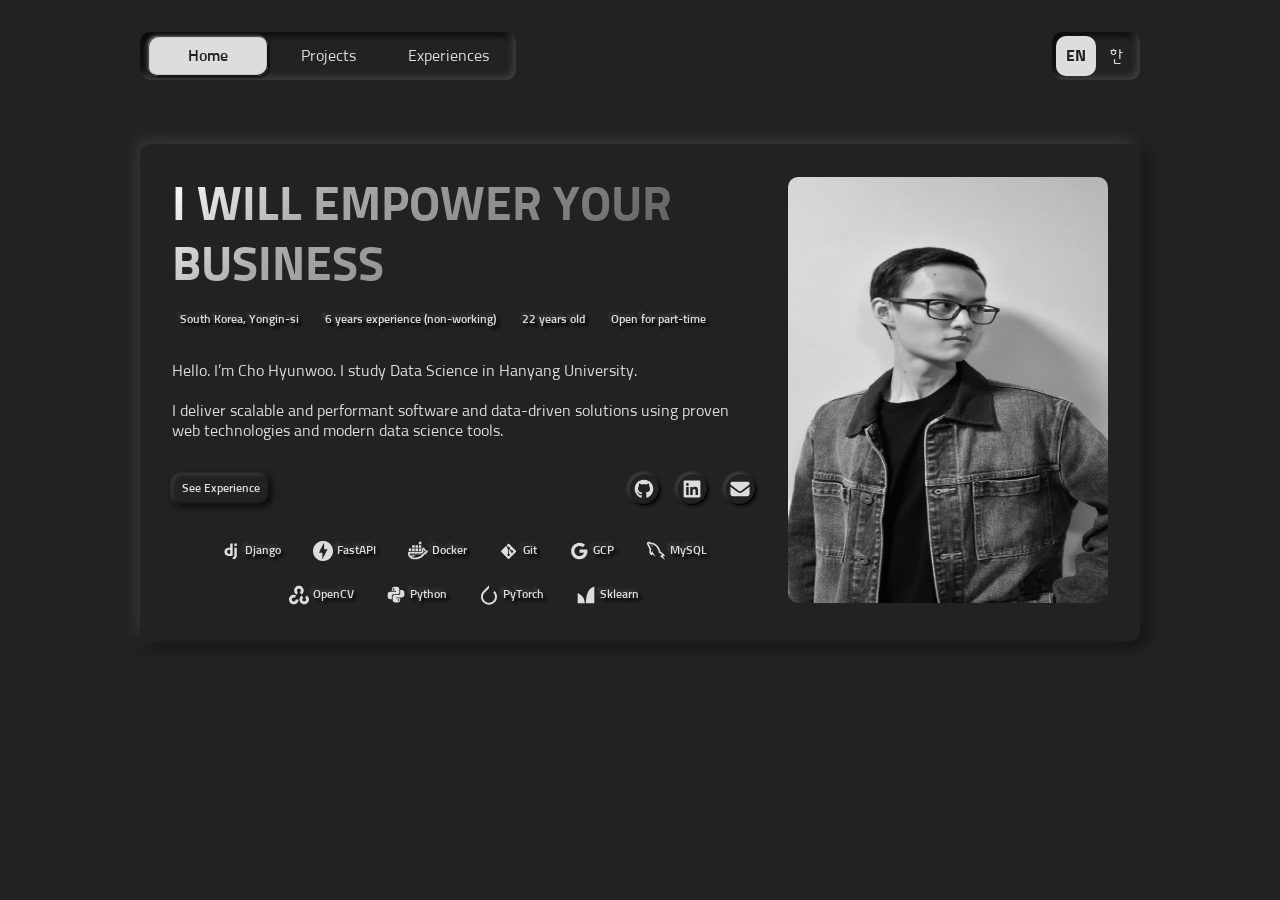
==== commit 2671027b: "style: add profile picture" ====
--- a/index.html
+++ b/index.html
@@ -62,7 +62,7 @@
             </div>
             <div class="hero__technologies"></div>
           </div>
-          <div class="img-wrapper"><img src="./public/images/sample_profile_picture.jpg" alt="Person's profile picture"></div>
+          <div class="img-wrapper"><img src="./public/images/profile_picture.jpg" alt="Person's profile picture"></div>
         </div>
       </section>
     </main>
